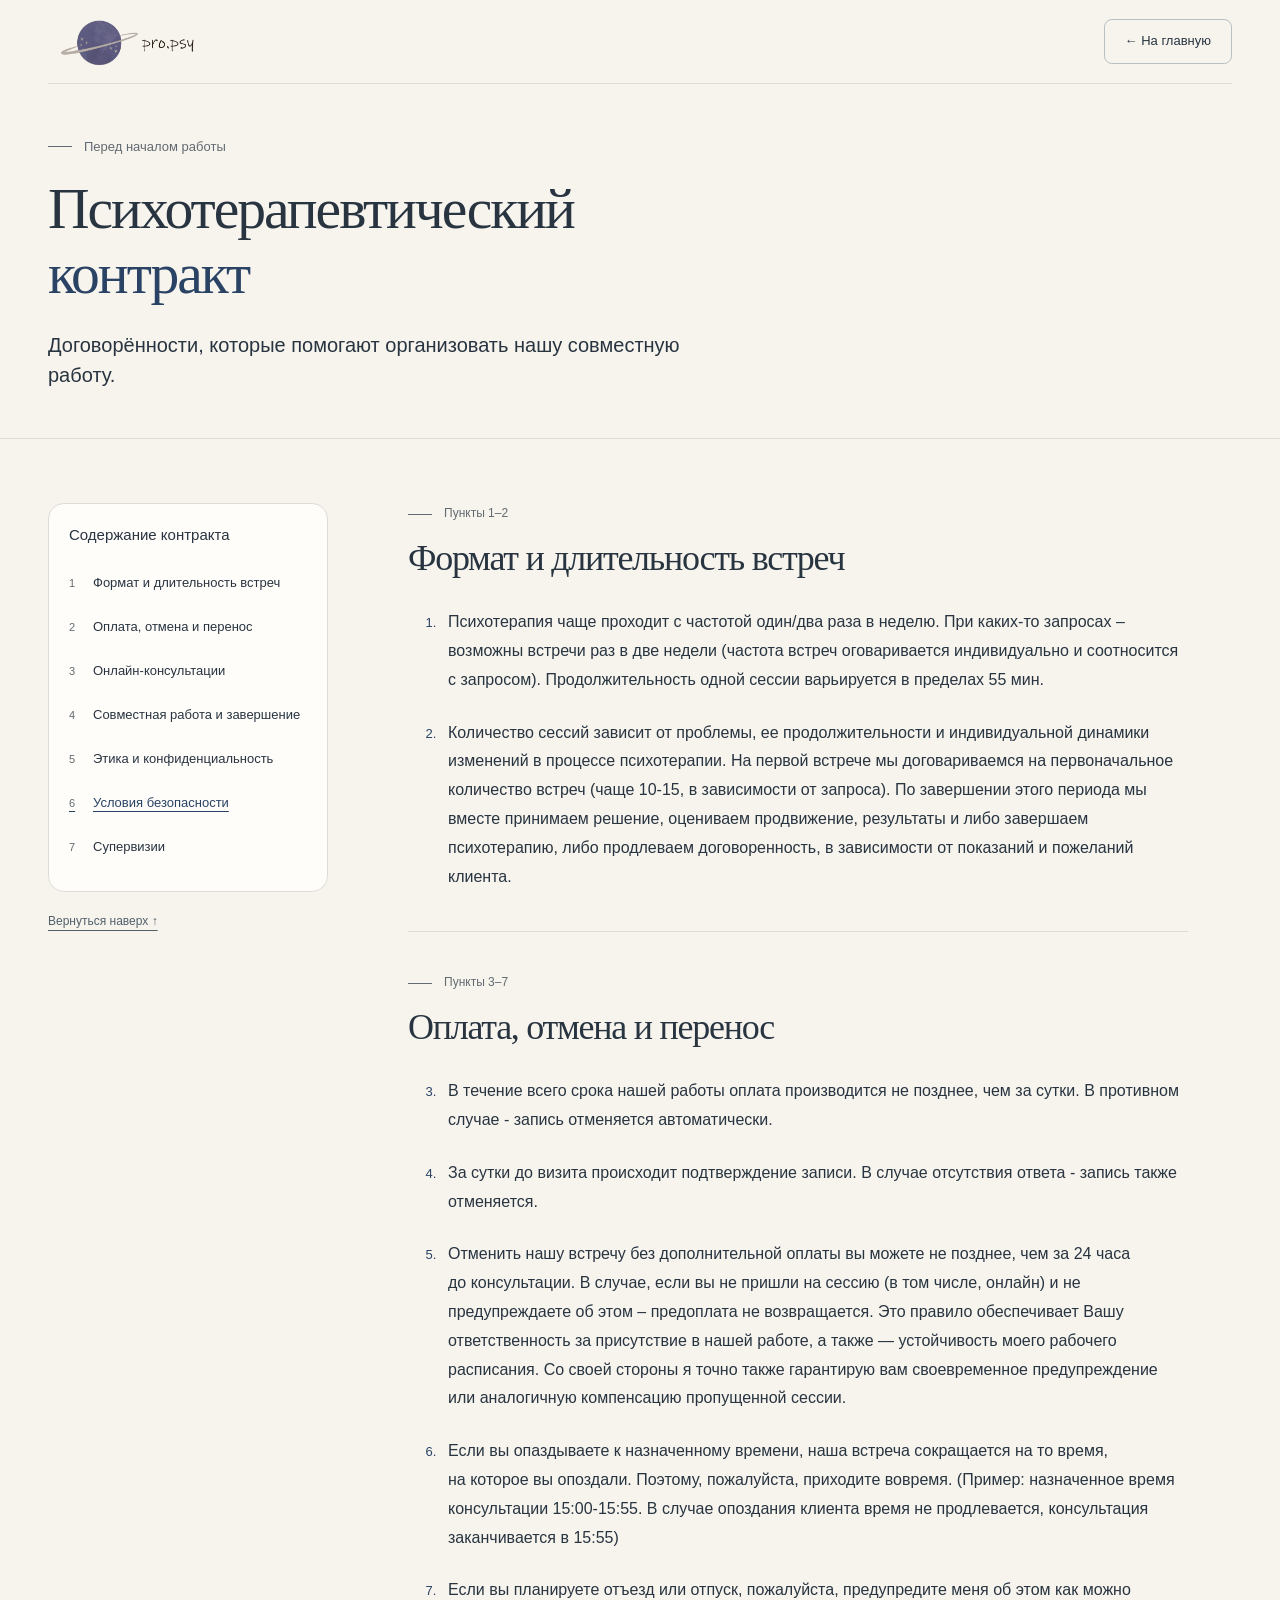
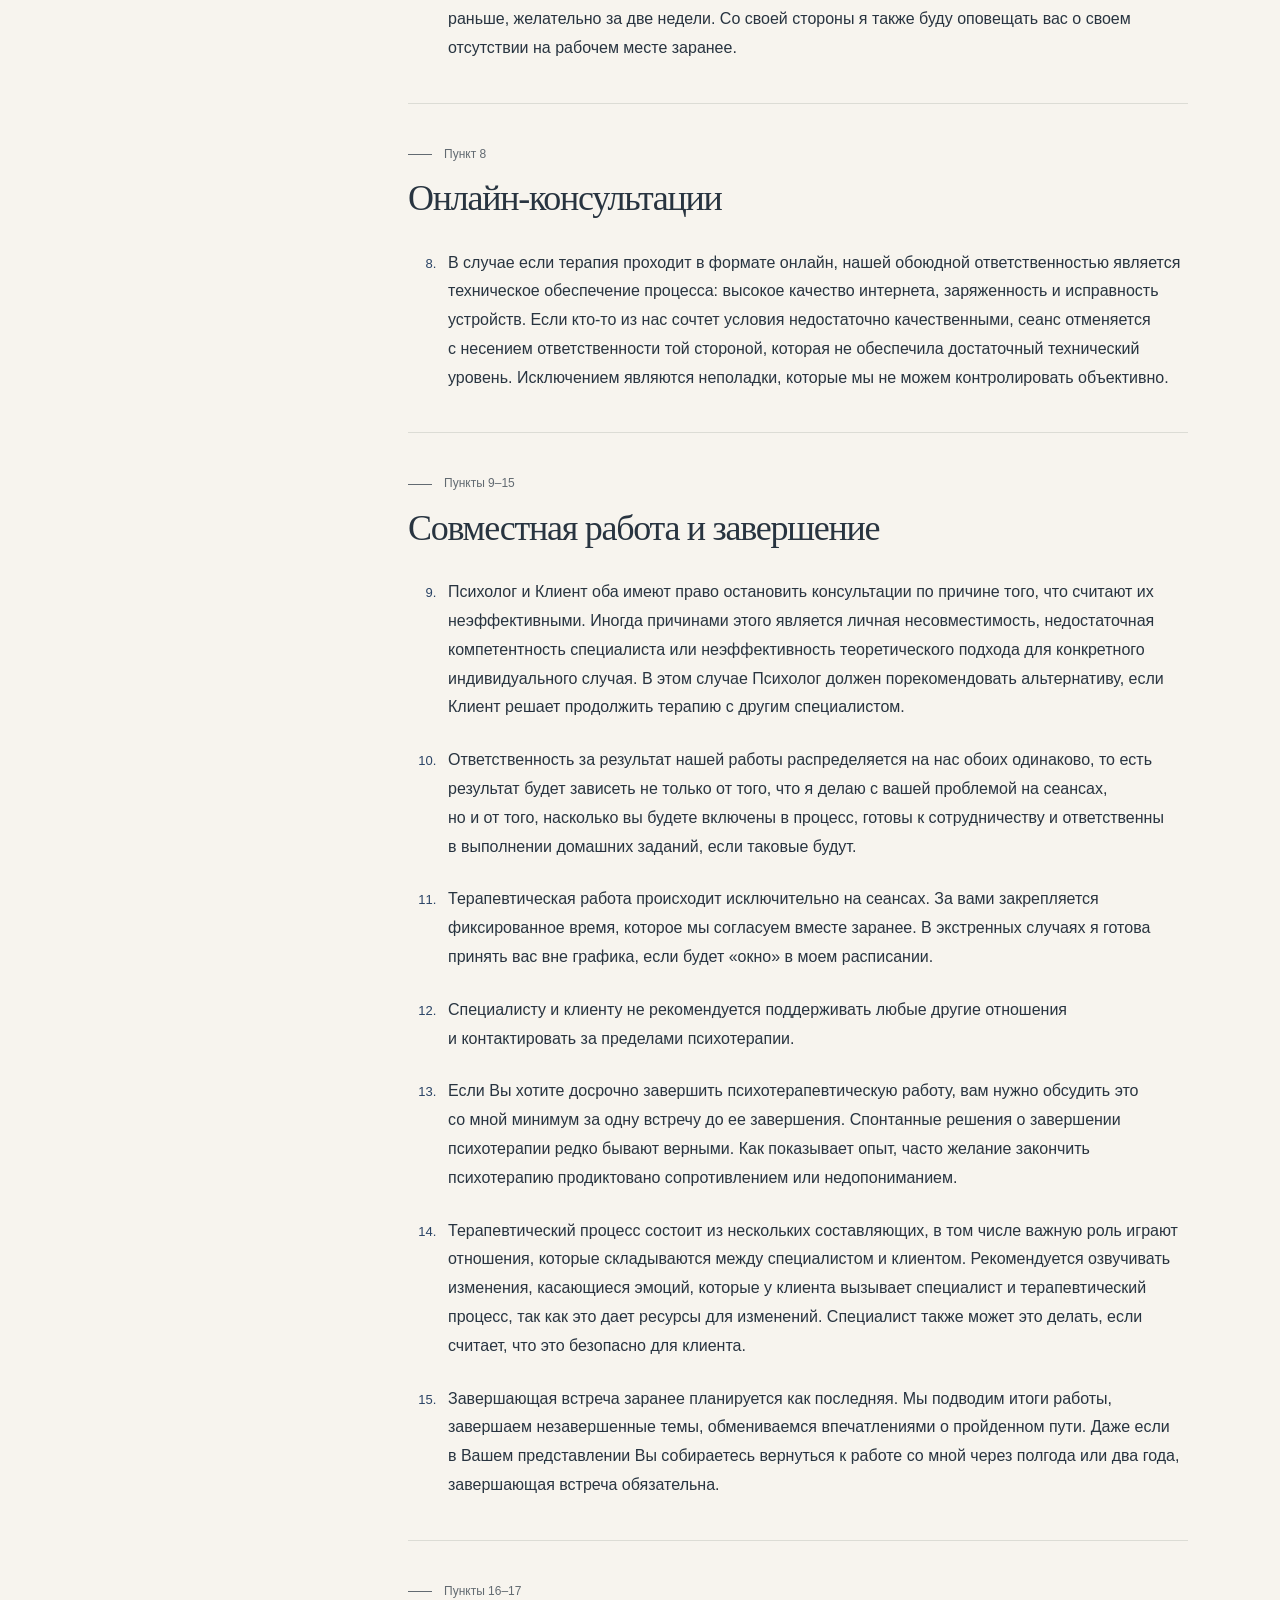
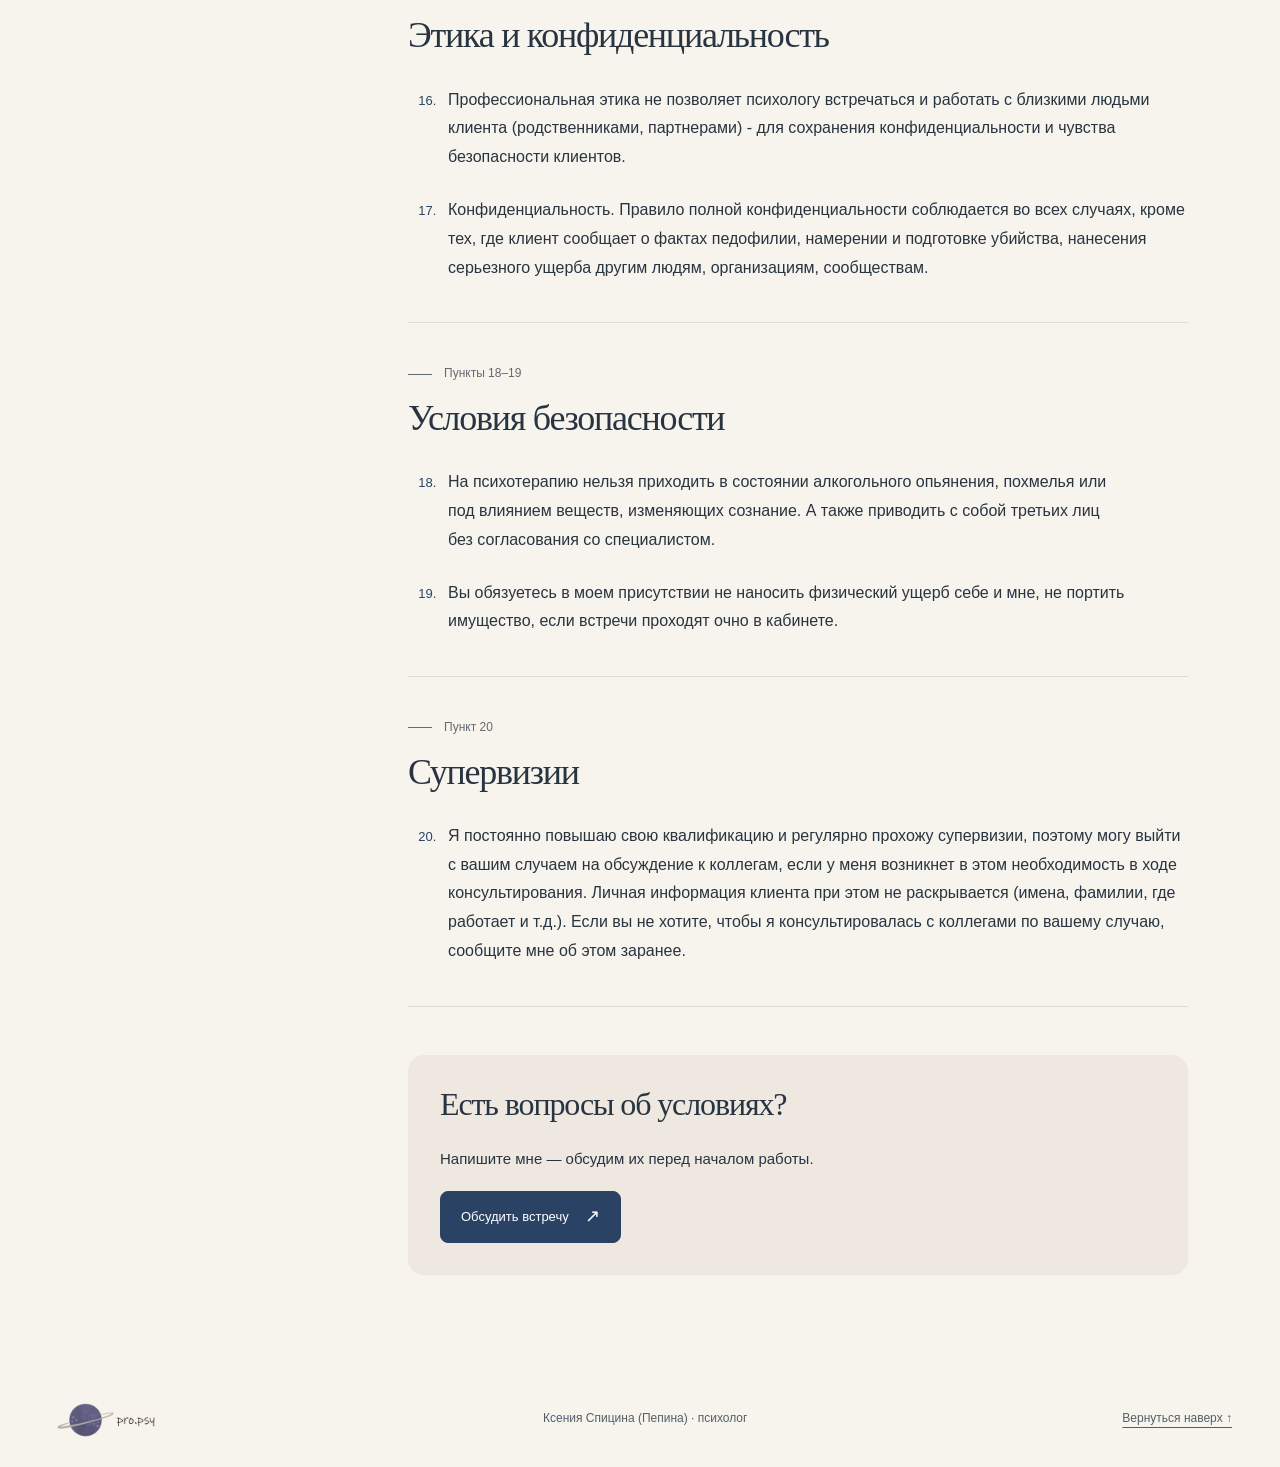
==== pages/contract.html @ 1296c123 "Add design notes, contract, and documents pages for Ksenia Spitsina's psychotherapy practice" ====
<!doctype html><html lang="ru"><head><meta charset="utf-8"><meta name="viewport" content="width=device-width,initial-scale=1"><title>Психотерапевтический контракт — Ксения Спицина (Пепина)</title><meta name="description" content="Условия психологической работы с Ксенией Спициной (Пепиной): формат встреч, оплата, отмена, конфиденциальность и супервизии."><link rel="stylesheet" href="../assets/css/main.css"><link rel="stylesheet" href="../assets/css/contract.css"><script src="../assets/js/main.js" defer></script><script src="../assets/js/contract.js" defer></script></head><body id="page-top"><a class="skip-link" href="#main">Перейти к&nbsp;содержанию</a><header class="site-header secondary-header"><div class="container header-inner"><a class="identity" href="../index.html" aria-label="Ксения Спицина (Пепина) — на главную"><img src="../assets/images/logo.png" alt="pro.psy — логотип с планетой" width="180" height="60"></a><a class="button home-link" href="../index.html">← На главную</a></div></header><main id="main"><section class="section contract-intro"><div class="container"><p class="eyebrow">Перед началом работы</p><h1>Психотерапевтический<br><span>контракт</span></h1><p class="lead">Договорённости, которые помогают организовать нашу совместную работу.</p></div></section><div class="container contract-layout"><aside class="contract-sidebar"><details class="contract-toc" open><summary>Содержание контракта</summary><nav aria-label="Содержание контракта"><ol><li><a href="#format">Формат и&nbsp;длительность встреч</a></li><li><a href="#payment">Оплата, отмена и&nbsp;перенос</a></li><li><a href="#online">Онлайн-консультации</a></li><li><a href="#work">Совместная работа и&nbsp;завершение</a></li><li><a href="#privacy">Этика и&nbsp;конфиденциальность</a></li><li><a href="#safety">Условия безопасности</a></li><li><a href="#supervision">Супервизии</a></li></ol></nav></details><a class="contract-top" href="#page-top">Вернуться наверх ↑</a></aside><article class="contract-text" aria-label="Полный текст контракта"><section class="contract-part" id="format" aria-labelledby="format-title"><p class="eyebrow">Пункты 1–2</p><h2 id="format-title">Формат и&nbsp;длительность встреч</h2><ol start="1"><li id="clause-1"><p>Психотерапия чаще проходит с&nbsp;частотой один/два раза в&nbsp;неделю. При&nbsp;каких-то запросах – возможны встречи раз в&nbsp;две недели (частота встреч оговаривается индивидуально и&nbsp;соотносится с&nbsp;запросом). Продолжительность одной сессии варьируется в&nbsp;пределах 55 мин.</p></li><li id="clause-2"><p>Количество сессий зависит от&nbsp;проблемы, ее продолжительности и&nbsp;индивидуальной динамики изменений в&nbsp;процессе психотерапии. На&nbsp;первой встрече мы договариваемся на&nbsp;первоначальное количество встреч (чаще 10-15, в&nbsp;зависимости от&nbsp;запроса). По&nbsp;завершении этого периода мы вместе принимаем решение, оцениваем продвижение, результаты и&nbsp;либо завершаем психотерапию, либо продлеваем договоренность, в&nbsp;зависимости от&nbsp;показаний и&nbsp;пожеланий клиента.</p></li></ol></section><section class="contract-part" id="payment" aria-labelledby="payment-title"><p class="eyebrow">Пункты 3–7</p><h2 id="payment-title">Оплата, отмена и&nbsp;перенос</h2><ol start="3"><li id="clause-3"><p>В&nbsp;течение всего срока нашей работы оплата производится не позднее, чем за&nbsp;сутки. В&nbsp;противном случае - запись отменяется автоматически.</p></li><li id="clause-4"><p>За&nbsp;сутки до&nbsp;визита происходит подтверждение записи. В&nbsp;случае отсутствия ответа - запись также отменяется.</p></li><li id="clause-5"><p>Отменить нашу встречу без&nbsp;дополнительной оплаты вы можете не позднее, чем за&nbsp;24 часа до&nbsp;консультации. В&nbsp;случае, если вы не пришли на&nbsp;сессию (в&nbsp;том числе, онлайн) и&nbsp;не предупреждаете об&nbsp;этом – предоплата не возвращается. Это правило обеспечивает Вашу ответственность за&nbsp;присутствие в&nbsp;нашей работе, а&nbsp;также — устойчивость моего рабочего расписания. Со&nbsp;своей стороны я точно также гарантирую вам своевременное предупреждение или аналогичную компенсацию пропущенной сессии.</p></li><li id="clause-6"><p>Если вы опаздываете к&nbsp;назначенному времени, наша встреча сокращается на&nbsp;то время, на&nbsp;которое вы опоздали. Поэтому, пожалуйста, приходите вовремя. (Пример: назначенное время консультации 15:00-15:55. В&nbsp;случае опоздания клиента время не продлевается, консультация заканчивается в&nbsp;15:55)</p></li><li id="clause-7"><p>Если вы планируете отъезд или отпуск, пожалуйста, предупредите меня об&nbsp;этом как можно раньше, желательно за&nbsp;две недели. Со&nbsp;своей стороны я также буду оповещать вас о&nbsp;своем отсутствии на&nbsp;рабочем месте заранее.</p></li></ol></section><section class="contract-part" id="online" aria-labelledby="online-title"><p class="eyebrow">Пункт 8</p><h2 id="online-title">Онлайн-консультации</h2><ol start="8"><li id="clause-8"><p>В&nbsp;случае если терапия проходит в&nbsp;формате онлайн, нашей обоюдной ответственностью является техническое обеспечение процесса: высокое качество интернета, заряженность и&nbsp;исправность устройств. Если кто-то из&nbsp;нас сочтет условия недостаточно качественными, сеанс отменяется с&nbsp;несением ответственности той стороной, которая не обеспечила достаточный технический уровень. Исключением являются неполадки, которые мы не можем контролировать объективно.</p></li></ol></section><section class="contract-part" id="work" aria-labelledby="work-title"><p class="eyebrow">Пункты 9–15</p><h2 id="work-title">Совместная работа и&nbsp;завершение</h2><ol start="9"><li id="clause-9"><p>Психолог и&nbsp;Клиент оба имеют право остановить консультации по&nbsp;причине того, что считают их неэффективными. Иногда причинами этого является личная несовместимость, недостаточная компетентность специалиста или неэффективность теоретического подхода для&nbsp;конкретного индивидуального случая. В&nbsp;этом случае Психолог должен порекомендовать альтернативу, если Клиент решает продолжить терапию с&nbsp;другим специалистом.</p></li><li id="clause-10"><p>Ответственность за&nbsp;результат нашей работы распределяется на&nbsp;нас обоих одинаково, то есть результат будет зависеть не только от&nbsp;того, что я делаю с&nbsp;вашей проблемой на&nbsp;сеансах, но&nbsp;и&nbsp;от&nbsp;того, насколько вы будете включены в&nbsp;процесс, готовы к&nbsp;сотрудничеству и&nbsp;ответственны в&nbsp;выполнении домашних заданий, если таковые будут.</p></li><li id="clause-11"><p>Терапевтическая работа происходит исключительно на&nbsp;сеансах. За&nbsp;вами закрепляется фиксированное время, которое мы согласуем вместе заранее. В&nbsp;экстренных случаях я готова принять вас вне графика, если будет «окно» в&nbsp;моем расписании.</p></li><li id="clause-12"><p>Специалисту и&nbsp;клиенту не рекомендуется поддерживать любые другие отношения и&nbsp;контактировать за&nbsp;пределами психотерапии.</p></li><li id="clause-13"><p>Если Вы хотите досрочно завершить психотерапевтическую работу, вам нужно обсудить это со&nbsp;мной минимум за&nbsp;одну встречу до&nbsp;ее завершения. Спонтанные решения о&nbsp;завершении психотерапии редко бывают верными. Как показывает опыт, часто желание закончить психотерапию продиктовано сопротивлением или недопониманием.</p></li><li id="clause-14"><p>Терапевтический процесс состоит из&nbsp;нескольких составляющих, в&nbsp;том числе важную роль играют отношения, которые складываются между специалистом и&nbsp;клиентом. Рекомендуется озвучивать изменения, касающиеся эмоций, которые у&nbsp;клиента вызывает специалист и&nbsp;терапевтический процесс, так как это дает ресурсы для&nbsp;изменений. Специалист также может это делать, если считает, что это безопасно для&nbsp;клиента.</p></li><li id="clause-15"><p>Завершающая встреча заранее планируется как последняя. Мы подводим итоги работы, завершаем незавершенные темы, обмениваемся впечатлениями о&nbsp;пройденном пути. Даже если в&nbsp;Вашем представлении Вы собираетесь вернуться к&nbsp;работе со&nbsp;мной через полгода или два года, завершающая встреча обязательна.</p></li></ol></section><section class="contract-part" id="privacy" aria-labelledby="privacy-title"><p class="eyebrow">Пункты 16–17</p><h2 id="privacy-title">Этика и&nbsp;конфиденциальность</h2><ol start="16"><li id="clause-16"><p>Профессиональная этика не позволяет психологу встречаться и&nbsp;работать с&nbsp;близкими людьми клиента (родственниками, партнерами) - для&nbsp;сохранения конфиденциальности и&nbsp;чувства безопасности клиентов.</p></li><li id="clause-17"><p>Конфиденциальность. Правило полной конфиденциальности соблюдается во&nbsp;всех случаях, кроме тех, где клиент сообщает о&nbsp;фактах педофилии, намерении и&nbsp;подготовке убийства, нанесения серьезного ущерба другим людям, организациям, сообществам.</p></li></ol></section><section class="contract-part" id="safety" aria-labelledby="safety-title"><p class="eyebrow">Пункты 18–19</p><h2 id="safety-title">Условия безопасности</h2><ol start="18"><li id="clause-18"><p>На&nbsp;психотерапию нельзя приходить в&nbsp;состоянии алкогольного опьянения, похмелья или под&nbsp;влиянием веществ, изменяющих сознание. А&nbsp;также приводить с&nbsp;собой третьих лиц без&nbsp;согласования со&nbsp;специалистом.</p></li><li id="clause-19"><p>Вы обязуетесь в&nbsp;моем присутствии не наносить физический ущерб себе и&nbsp;мне, не портить имущество, если встречи проходят очно в&nbsp;кабинете.</p></li></ol></section><section class="contract-part" id="supervision" aria-labelledby="supervision-title"><p class="eyebrow">Пункт 20</p><h2 id="supervision-title">Супервизии</h2><ol start="20"><li id="clause-20"><p>Я постоянно повышаю свою квалификацию и&nbsp;регулярно прохожу супервизии, поэтому могу выйти с&nbsp;вашим случаем на&nbsp;обсуждение к&nbsp;коллегам, если у&nbsp;меня возникнет в&nbsp;этом необходимость в&nbsp;ходе консультирования. Личная информация клиента при&nbsp;этом не раскрывается (имена, фамилии, где работает и&nbsp;т.д.). Если вы не хотите, чтобы я консультировалась с&nbsp;коллегами по&nbsp;вашему случаю, сообщите мне об&nbsp;этом заранее.</p></li></ol></section><div class="contract-end"><h2>Есть вопросы об&nbsp;условиях?</h2><p>Напишите мне — обсудим их перед началом работы.</p><a class="button button-primary" href="../index.html#contact">Обсудить встречу</a></div></article></div></main><footer class="site-footer"><div class="container footer-inner"><img class="footer-logo" src="../assets/images/logo.png" alt="pro.psy" width="144" height="48"><p>Ксения Спицина (Пепина) · психолог</p><a href="#page-top">Вернуться наверх ↑</a></div></footer></body></html>
---- assets/css/main.css ----
:root{--paper:#f7f4ee;--surface:#fffdfa;--ink:#283440;--secondary:#52606a;--muted:#626a71;--blue:#2a4365;--line:#dcdcd5;--warm:#eee8e1;--sage:#e6e8df;font-family:Arial,Helvetica,sans-serif;color:var(--ink);background:var(--paper);font-size:16px;line-height:1.65;color-scheme:light;font-synthesis:none}
*{box-sizing:border-box}body{margin:0}a{color:inherit;text-underline-offset:5px}a:hover{color:var(--blue)}button{font:inherit}button,a,summary{-webkit-tap-highlight-color:transparent}:focus-visible{outline:2px solid var(--blue);outline-offset:5px}.container{width:min(1240px,calc(100% - 96px));margin-inline:auto}.section{padding-block:96px;scroll-margin-top:24px}h1,h2,h3,p,figure{margin:0 0 20px}h1,h2,h3{font-weight:400;line-height:1.12}h1,h2{font-family:Georgia,'Times New Roman',serif;letter-spacing:-.035em}h1{font-size:clamp(52px,5.3vw,80px);max-width:680px;margin-bottom:24px}h1 span{display:block;color:var(--blue)}h2{font-size:clamp(36px,3.5vw,52px);max-width:760px;margin-bottom:24px}h3{font-size:22px;line-height:1.3;letter-spacing:-.015em}p{max-width:65ch}p:last-child{margin-bottom:0}strong{font-weight:600}.eyebrow{font-size:13px;color:var(--muted);margin-bottom:20px;display:flex;align-items:center;gap:12px}.eyebrow::before{content:'';width:24px;height:1px;background:currentColor}.note,.caption{font-size:13px;color:var(--muted)}.skip-link{position:absolute;top:-100px;left:16px;background:var(--surface);padding:12px;z-index:10}.skip-link:focus{top:8px}.site-header{padding-block:12px}.header-inner{min-height:72px;display:flex;justify-content:space-between;align-items:center;gap:32px;border-bottom:1px solid var(--line);padding-bottom:12px}.identity{display:block;flex-shrink:0;line-height:1}.identity img{width:164px;height:auto;display:block}nav{display:flex;align-items:center;gap:28px}nav a{font-size:13px;text-decoration:none;padding-block:12px}nav a:last-child{border:1px solid #bbc2c9;border-radius:8px;padding:8px 20px}.menu-toggle{display:none}.hero{padding-block:40px 64px}.hero-grid{display:grid;grid-template-columns:minmax(0,1.1fr) minmax(0,1fr);gap:64px;align-items:center}.hero-intro{color:var(--blue)}.lead{font-size:20px;line-height:1.5;max-width:480px}.hero-content>p:not(.eyebrow):not(.lead):not(.note){font-size:15px;color:var(--secondary);max-width:480px}.session-facts{display:flex;gap:0;list-style:none;padding:24px 0 0;margin:28px 0 0;border-top:1px solid var(--line);max-width:480px}.session-facts li{display:flex;flex-direction:column;padding:0 24px;border-right:1px solid var(--line)}.session-facts li:first-child{padding-left:0}.session-facts li:last-child{border:0;padding-right:0}.session-facts strong{font-size:18px;font-weight:500;font-variant-numeric:tabular-nums;white-space:nowrap}.session-facts span{font-size:12px;color:var(--muted)}.actions{display:flex;flex-wrap:wrap;gap:12px;margin:28px 0 16px}.button{display:inline-flex;align-items:center;justify-content:center;gap:16px;min-height:48px;padding:12px 20px;border:1px solid #b9c1c7;border-radius:8px;text-decoration:none;font-size:13px;font-weight:500;line-height:1.4;transition:background-color 160ms,color 160ms,border-color 160ms}.button-primary{background:var(--blue);color:#fff;border-color:var(--blue)}.button-primary::after{content:'↗';font-size:18px}.button:hover{background:#e8e9e4;color:var(--ink);border-color:var(--ink)}.button-primary:hover{background:#203551;color:#fff;border-color:#203551}.hero .note{max-width:440px}.hero-aside{position:relative;margin:0;align-self:stretch;min-height:560px;max-height:640px;border-radius:24px 24px 120px 24px;overflow:hidden;background:#d7d1c8}.hero-portrait{width:100%;height:100%;display:block;object-fit:cover;object-position:50% 46%;min-height:560px;max-height:640px}.portrait-caption{position:absolute;bottom:24px;left:24px;right:24px;border-radius:12px;background:var(--paper);padding:16px 20px;display:flex;flex-direction:column;font-size:14px;max-width:340px}.portrait-caption span+span{font-size:12px;color:var(--secondary);margin-top:4px}.section-heading{margin-bottom:40px;max-width:760px}.section-heading>p:last-child{color:var(--secondary)}#requests{border-top:1px solid var(--line)}.request-grid{display:grid;grid-template-columns:1.1fr 1fr;gap:16px;counter-reset:requests}.card{padding:32px;border:1px solid var(--line);border-radius:16px}.request-grid .card{counter-increment:requests;position:relative;min-height:224px;padding:32px 72px 32px 32px;border:0;background:var(--warm)}.request-grid .card:nth-child(2),.request-grid .card:nth-child(3){background:var(--sage)}.request-grid .card::after{content:'0' counter(requests);position:absolute;right:28px;top:28px;font-size:12px;color:var(--muted)}.request-grid .card h3{max-width:320px}.card p{font-size:15px;color:var(--secondary);max-width:450px}.section-note{margin-top:28px;font-size:14px;color:var(--secondary)}#about{background:#ecece5}.about-grid{display:grid;grid-template-columns:.85fr 1.15fr;gap:32px 80px;align-items:start}.about-portrait{grid-row:1 / span 2;margin:0;position:relative}.about-portrait::before{content:'';position:absolute;inset:-16px;border:1px solid #acb6b6;border-radius:50%;transform:rotate(-12deg);pointer-events:none}.about-portrait img{display:block;width:100%;height:540px;object-fit:cover;border-radius:180px 180px 16px 16px;position:relative}.about-portrait figcaption{position:relative;margin-top:24px;font-family:Georgia,serif;font-size:24px}.about-portrait figcaption span{display:block;font-family:Arial,sans-serif;font-size:12px;color:var(--secondary);margin-top:4px}.about-grid>div>p:not(.eyebrow){font-size:15px;color:var(--secondary)}.credentials{border-top:1px solid #cbd0c9;padding-top:24px;grid-column:2}.credentials h3{font-size:18px}.list{padding-left:20px;margin:0 0 24px}.list li+li{margin-top:12px}.credentials .list{font-size:14px;color:var(--secondary);columns:2;column-gap:24px}.credentials li{break-inside:avoid}.credentials a{font-size:13px}.steps{display:grid;grid-template-columns:repeat(3,minmax(0,1fr));gap:40px;padding:0;margin:0;list-style:none}.steps li{padding-top:24px;border-top:1px solid #aab5be}.step-number{display:block;color:var(--blue);font-family:Georgia,serif;font-size:36px;margin-bottom:32px;line-height:1}.steps h3{font-size:22px;min-height:56px}.steps p{font-size:15px;color:var(--secondary)}#terms{background:#e9e3dc}.terms-grid{display:grid;grid-template-columns:1fr 1fr;gap:72px;align-items:start}.price-card{background:var(--paper);border:0;padding:40px}.price{font-family:Georgia,serif;font-size:64px!important;color:var(--blue)!important;line-height:1.2;letter-spacing:-.03em;font-variant-numeric:tabular-nums}.price span{display:block;margin-top:8px;font-family:Arial,sans-serif;font-size:15px;letter-spacing:0;color:var(--secondary);font-weight:400}.price-card .list{font-size:14px;margin-block:28px}.price-card .button{width:100%}.conditions{padding-top:8px}.conditions p{font-size:14px;color:var(--secondary)}.conditions h3{font-size:24px}.conditions a{font-size:13px}.faq-layout{display:grid;grid-template-columns:1fr 1.5fr;gap:80px}details{border-bottom:1px solid var(--line)}details:first-child{border-top:1px solid var(--line)}summary{position:relative;padding:24px 40px 24px 0;font-size:16px;list-style:none;cursor:pointer}summary::-webkit-details-marker{display:none}summary::after{content:'+';position:absolute;right:4px;top:20px;font-size:24px;color:var(--blue);font-weight:400}details[open] summary::after{content:'−'}details p{padding:0 32px 24px 0;font-size:14px;color:var(--secondary)}.contact-section{background:var(--blue);color:var(--paper);border-radius:32px 32px 0 0}.contact-grid{display:grid;grid-template-columns:1.5fr 1fr;gap:96px;align-items:center}.contact-section .eyebrow,.contact-section p{color:#e1e6ec}.contact-section h2{font-size:clamp(36px,3.5vw,52px)}.contact-section p{font-size:15px}.contact-section .button-primary{background:var(--paper);color:var(--blue);border-color:var(--paper)}.contact-section .button:not(.button-primary){color:var(--paper);border-color:#8292a6}.contact-section .button:hover{background:#e8e9e4;color:var(--blue)}.contact-alternative{border-left:1px solid #6d8099;padding-left:40px}.contact-alternative h3{font-size:20px}.contact-alternative a{color:var(--paper);font-size:14px}.social-links{list-style:none;padding:0;margin:24px 0 0}.social-links li+li{margin-top:12px}.site-footer{padding-block:28px;background:var(--paper)}.footer-inner{display:flex;justify-content:space-between;align-items:center;gap:24px;font-size:12px;color:var(--secondary)}.footer-inner p{margin:0}.footer-logo{width:120px;height:auto}
@media(min-width:1600px){.hero-grid{gap:96px}}
@media(max-width:1100px){.container{width:calc(100% - 64px)}nav{gap:16px}nav a{font-size:12px}.hero-grid{gap:32px}h1{font-size:60px}.hero-aside,.hero-portrait{min-height:560px}.about-grid{gap:32px 48px}.about-portrait img{height:520px}.credentials .list{columns:1}.terms-grid,.faq-layout,.contact-grid{gap:40px}.session-facts li{padding-inline:16px}.actions{gap:8px}.button{padding-inline:16px}.steps{gap:24px}}
@media(min-width:700px) and (max-width:900px){.header-inner{flex-wrap:wrap;gap:12px}nav{width:100%;justify-content:space-between}.hero-grid{grid-template-columns:1.1fr 1fr;gap:24px}h1{font-size:48px}.lead{font-size:18px}.hero-content>p:not(.eyebrow):not(.lead):not(.note){font-size:14px}.hero-aside,.hero-portrait{min-height:640px;max-height:720px}.portrait-caption{left:16px;right:16px;padding:12px;font-size:12px}.hero .actions .button{flex:1 1 100%}.session-facts li{padding-inline:12px}.session-facts strong{font-size:16px}.session-facts span{font-size:11px}.hero-intro{font-size:12px}.request-grid .card{padding:24px 48px 24px 24px}.request-grid .card::after{right:20px;top:24px}.about-grid{gap:24px 32px;grid-template-columns:.8fr 1.2fr}.about-portrait img{height:440px}.steps h3{font-size:20px;min-height:80px}.price-card{padding:28px}.price{font-size:52px!important}}
@media(max-width:699px){.container{width:calc(100% - 40px)}.section{padding-block:56px}.site-header{padding-block:4px}.header-inner{min-height:64px;flex-wrap:wrap;gap:8px;padding-bottom:8px}.identity img{width:132px}.menu-toggle{display:block;background:transparent;border:1px solid #b9c1c7;border-radius:8px;font-size:12px;min-height:44px;padding:8px 16px;color:var(--ink)}nav{width:100%;flex-direction:column;align-items:stretch;gap:0;padding:8px 0}.js-ready nav:not(.is-open){display:none}nav a{padding:12px 0;font-size:14px;border-top:1px solid var(--line);min-height:44px}nav a:last-child{border:0;border-top:1px solid var(--line);padding:12px 0;border-radius:0}.hero{padding-top:24px;padding-bottom:40px}.hero-grid,.about-grid,.terms-grid,.faq-layout,.contact-grid{grid-template-columns:1fr;gap:32px}.hero-content{min-width:0}.hero-intro{font-size:12px;gap:8px;margin-bottom:20px}.hero-intro::before{width:16px}h1{font-size:clamp(42px,11vw,56px);line-height:1.05;margin-bottom:20px}h2{font-size:36px;margin-bottom:20px}h3{font-size:21px}.lead{font-size:18px;line-height:1.5;margin-bottom:16px}.hero-content>p:not(.eyebrow):not(.lead):not(.note){font-size:14px}.session-facts{margin-top:24px;padding-top:20px;justify-content:space-between}.session-facts li{padding-inline:12px}.session-facts strong{font-size:17px}.session-facts span{font-size:11px}.actions{margin-top:24px;gap:8px}.actions .button{flex:1 1 100%;min-height:48px;font-size:13px}.hero .note{font-size:12px}.hero-aside{min-height:0;max-height:none;border-radius:16px 16px 72px 16px}.hero-portrait{min-height:0;max-height:none;aspect-ratio:1.05;object-position:50% 46%}.portrait-caption{bottom:16px;left:16px;right:16px;padding:12px 16px;max-width:250px;font-size:12px}.portrait-caption span+span{font-size:11px}.section-heading{margin-bottom:28px}.eyebrow{font-size:12px;margin-bottom:16px}.section-heading>p:last-child{font-size:14px}.request-grid{grid-template-columns:1fr;gap:12px}.request-grid .card{padding:24px 52px 24px 24px;min-height:0}.request-grid .card:nth-child(3){background:var(--warm)}.request-grid .card:nth-child(even){background:var(--sage)}.request-grid .card::after{top:24px;right:24px}.card p{font-size:14px}.section-note{font-size:13px;margin-top:24px}.about-portrait{grid-row:2;margin:8px 16px 12px}.about-grid>div:first-of-type{grid-row:1}.about-portrait img{height:auto;max-height:440px;object-position:center 30%;aspect-ratio:.9;border-radius:160px 160px 12px 12px}.about-portrait figcaption{font-size:22px;margin-top:20px}.credentials{grid-column:1;grid-row:3}.credentials .list{columns:1;font-size:14px}.steps{grid-template-columns:1fr;gap:28px}.steps li{position:relative;padding:24px 0 0 48px}.step-number{position:absolute;left:0;top:24px;font-size:28px}.steps h3{min-height:0;font-size:21px;margin-bottom:12px}.steps p{font-size:14px}.terms-grid{gap:32px}.price-card{padding:28px}.price{font-size:56px!important}.conditions p{font-size:14px}.faq-layout{gap:8px}summary{font-size:15px;padding-block:20px}summary::after{top:16px}.contact-section{border-radius:24px 24px 0 0}.contact-grid{gap:40px}.contact-section h2{font-size:36px}.contact-section p{font-size:14px}.contact-alternative{border-left:0;border-top:1px solid #6d8099;padding:28px 0 0}.footer-inner{flex-wrap:wrap;gap:20px}.footer-inner p{width:100%;order:3;font-size:11px}.footer-logo{width:108px}.site-footer{padding-block:24px}}
@media(prefers-reduced-motion:reduce){*,*::before,*::after{transition:none!important}}
/* Keep the brand orbit inside its own section. */
#about{overflow:clip}

/* Each content type has its own pace; the document keeps native scrolling. */
.motion-pending { opacity: 0; }
@keyframes menu-arrival {
  from { opacity: 0; transform: translateY(-6px); }
  to { opacity: 1; transform: translateY(0); }
}
@media (prefers-reduced-motion: no-preference) {
  html { scroll-behavior: smooth; }
  .button { transition: background-color 320ms ease, color 320ms ease, border-color 320ms ease, transform 320ms ease; }
  .button:active { transform: scale(.985); }
  .button-primary::after { transition: transform 480ms cubic-bezier(.25,.46,.45,.94); }
  .request-grid .card { transition: background-color 600ms ease; }
  .steps li { position: relative; border-top-color: transparent; }
  .steps li::before { content: ''; position: absolute; left: 0; top: 0; width: 100%; height: 1px; background: #aab5be; transform-origin: left; transform: scaleX(1); transition: transform 1600ms cubic-bezier(.25,.46,.45,.94) 160ms; }
  .steps li.motion-pending::before { transform: scaleX(0); }
  summary::after { transition: transform 480ms cubic-bezier(.25,.46,.45,.94); }
  details[open] summary::after { transform: rotate(180deg); }
  @media (hover: hover) and (pointer: fine) {
    .button-primary:hover::after { transform: translate(3px,-3px); }
    .request-grid .card:hover { background-color: #e1e3db; }
  }
  @media (max-width: 699px) { nav.is-open { animation: menu-arrival 480ms cubic-bezier(.25,.46,.45,.94); } }
}
@media (prefers-reduced-motion: reduce) {
  html { scroll-behavior: auto; }
  .motion-pending { opacity: 1; }
}
@media print { .motion-pending { opacity: 1; } }

.secondary-header .header-inner{flex-wrap:nowrap}.secondary-header .home-link{flex-shrink:0;font-size:13px;min-height:44px}
---- assets/css/contract.css ----
.contract-intro{padding-top:40px;padding-bottom:48px;border-bottom:1px solid var(--line)}.contract-intro h1{font-size:clamp(36px,4.5vw,64px);max-width:1100px;overflow-wrap:anywhere}.back-link{display:inline-block;font-size:13px;margin-bottom:40px}.contract-meta{font-size:13px;color:var(--secondary);max-width:760px}.contract-intro .lead{max-width:700px}.contract-intro .actions{align-items:center}.source-link{font-size:13px;padding:12px 0}.contract-layout{display:grid;grid-template-columns:280px minmax(0,1fr);gap:80px;padding-block:64px 96px}.contract-sidebar{align-self:start;position:sticky;top:24px}.contract-toc{border:1px solid var(--line)!important;border-radius:16px;padding:20px;background:var(--surface)}.contract-toc summary{font-size:15px;padding:0 28px 0 0;line-height:1.5}.contract-toc summary::after{top:-4px;right:0}.contract-toc nav{display:block;padding-top:16px}.contract-toc nav ol{list-style:none;padding:0;margin:0;counter-reset:toc}.contract-toc nav li{counter-increment:toc}.contract-toc nav a{display:flex;align-items:baseline;gap:12px;font-size:13px;padding:10px 0;min-height:44px;border:0;border-radius:0;text-decoration:none;line-height:1.5}.contract-toc nav a::before{content:counter(toc);color:var(--muted);font-size:11px;min-width:12px}.contract-toc nav a:hover,.contract-toc nav a[aria-current=true]{color:var(--blue);text-decoration:underline;text-underline-offset:4px}.contract-top{display:block;margin:20px 0;font-size:12px;color:var(--secondary)}.contract-text{min-width:0;max-width:780px}.contract-part{padding-bottom:40px;margin-bottom:40px;border-bottom:1px solid var(--line);scroll-margin-top:32px}.contract-part .eyebrow{font-size:12px;margin-bottom:12px}.contract-part h2{font-size:36px;line-height:1.2;margin-bottom:28px}.contract-part ol{padding-left:32px;margin:0}.contract-part li{padding-left:8px;scroll-margin-top:32px}.contract-part li+li{margin-top:24px}.contract-part li::marker{font-size:13px;color:var(--blue);font-variant-numeric:tabular-nums}.contract-part p{font-size:16px;line-height:1.8;max-width:none}.contract-end{background:var(--warm);border-radius:16px;padding:32px;margin-top:48px}.contract-end h2{font-size:32px}.contract-end p{font-size:15px}.contract-toc summary:focus-visible{outline-offset:8px}
@media(min-width:1000px){.contract-toc summary{pointer-events:none}.contract-toc summary::after{display:none}}
@media(max-width:1100px){.contract-layout{grid-template-columns:240px minmax(0,1fr);gap:40px}}
@media(max-width:999px){.contract-layout{grid-template-columns:1fr;gap:32px;padding-top:32px}.contract-sidebar{position:static}.contract-toc nav{width:auto}.contract-top{display:none}.contract-text{max-width:none}}
@media(max-width:699px){.contract-intro{padding-top:24px;padding-bottom:32px}.back-link{margin-bottom:28px}.contract-intro h1{font-size:clamp(27px,7.2vw,40px);letter-spacing:-.04em}.contract-intro .lead{font-size:18px}.contract-intro .actions .button{flex:1 1 calc(50% - 8px);font-size:12px;padding-inline:12px}.contract-intro .source-link{width:100%;font-size:12px}.contract-layout{padding-bottom:56px}.contract-part{margin-bottom:32px;padding-bottom:32px}.contract-part h2{font-size:30px}.contract-part p{font-size:15px;line-height:1.8;overflow-wrap:break-word}.contract-part ol{padding-left:24px}.contract-part li{padding-left:4px}.contract-end{padding:24px}.contract-end h2{font-size:28px}}
@media print{body{background:white;color:black;font-family:Arial,sans-serif}.site-header,.site-footer,.skip-link,.contract-sidebar,.contract-intro .actions,.back-link,.contract-end{display:none!important}.container{width:100%;max-width:none}.contract-intro{padding:0 0 20px}.contract-intro h1{font-size:28pt}.contract-intro h1 span{color:black}.contract-intro .eyebrow{display:none}.contract-intro p{font-size:10pt}.contract-layout{display:block;padding:24px 0}.contract-text{max-width:none}.contract-part{padding-bottom:16px;margin-bottom:20px}.contract-part h2{font-size:16pt;break-after:avoid}.contract-part .eyebrow{font-size:9pt}.contract-part p{font-size:11pt;line-height:1.5}.contract-part li{break-inside:avoid}a{color:black;text-decoration:none}@page{margin:18mm}}
.js-ready .contract-toc nav:not(.is-open){display:block}
.contract-part h2,.contract-end h2{overflow-wrap:anywhere}.contract-toc nav a{overflow-wrap:anywhere;min-width:0}
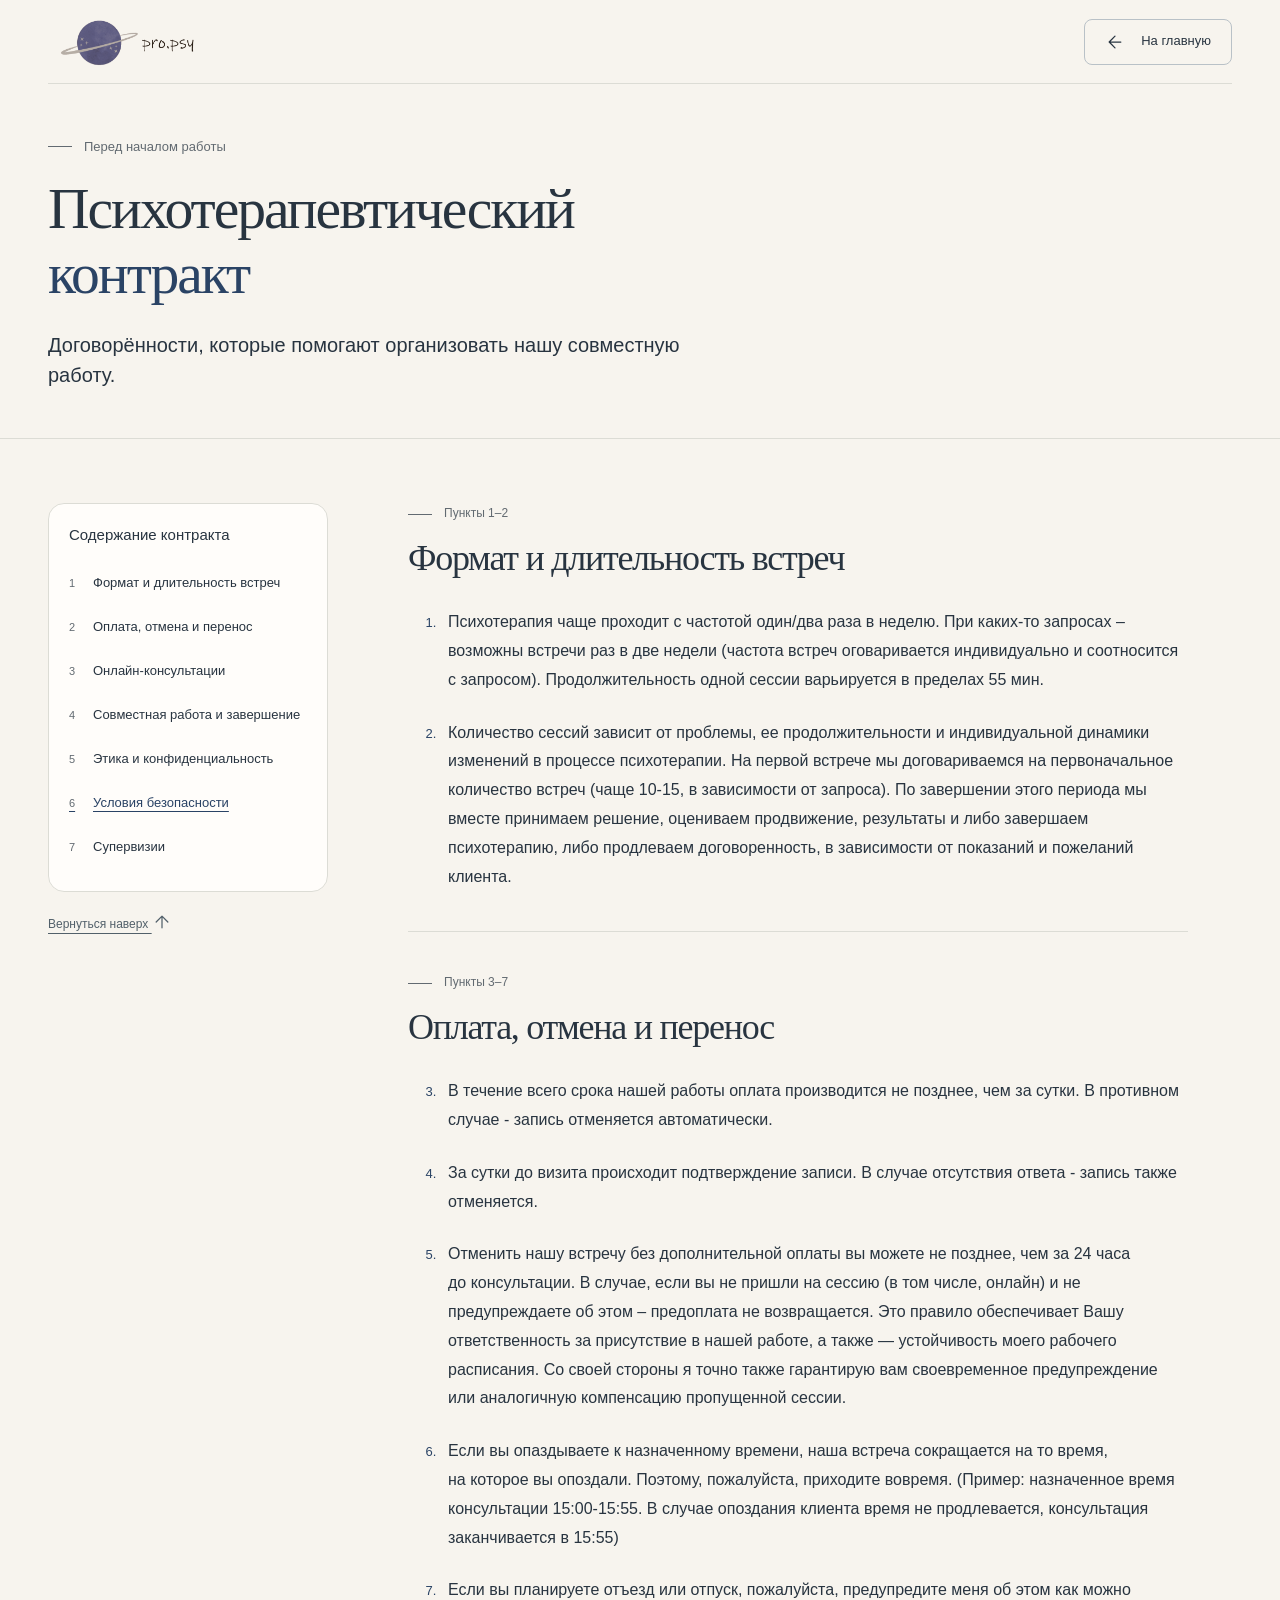
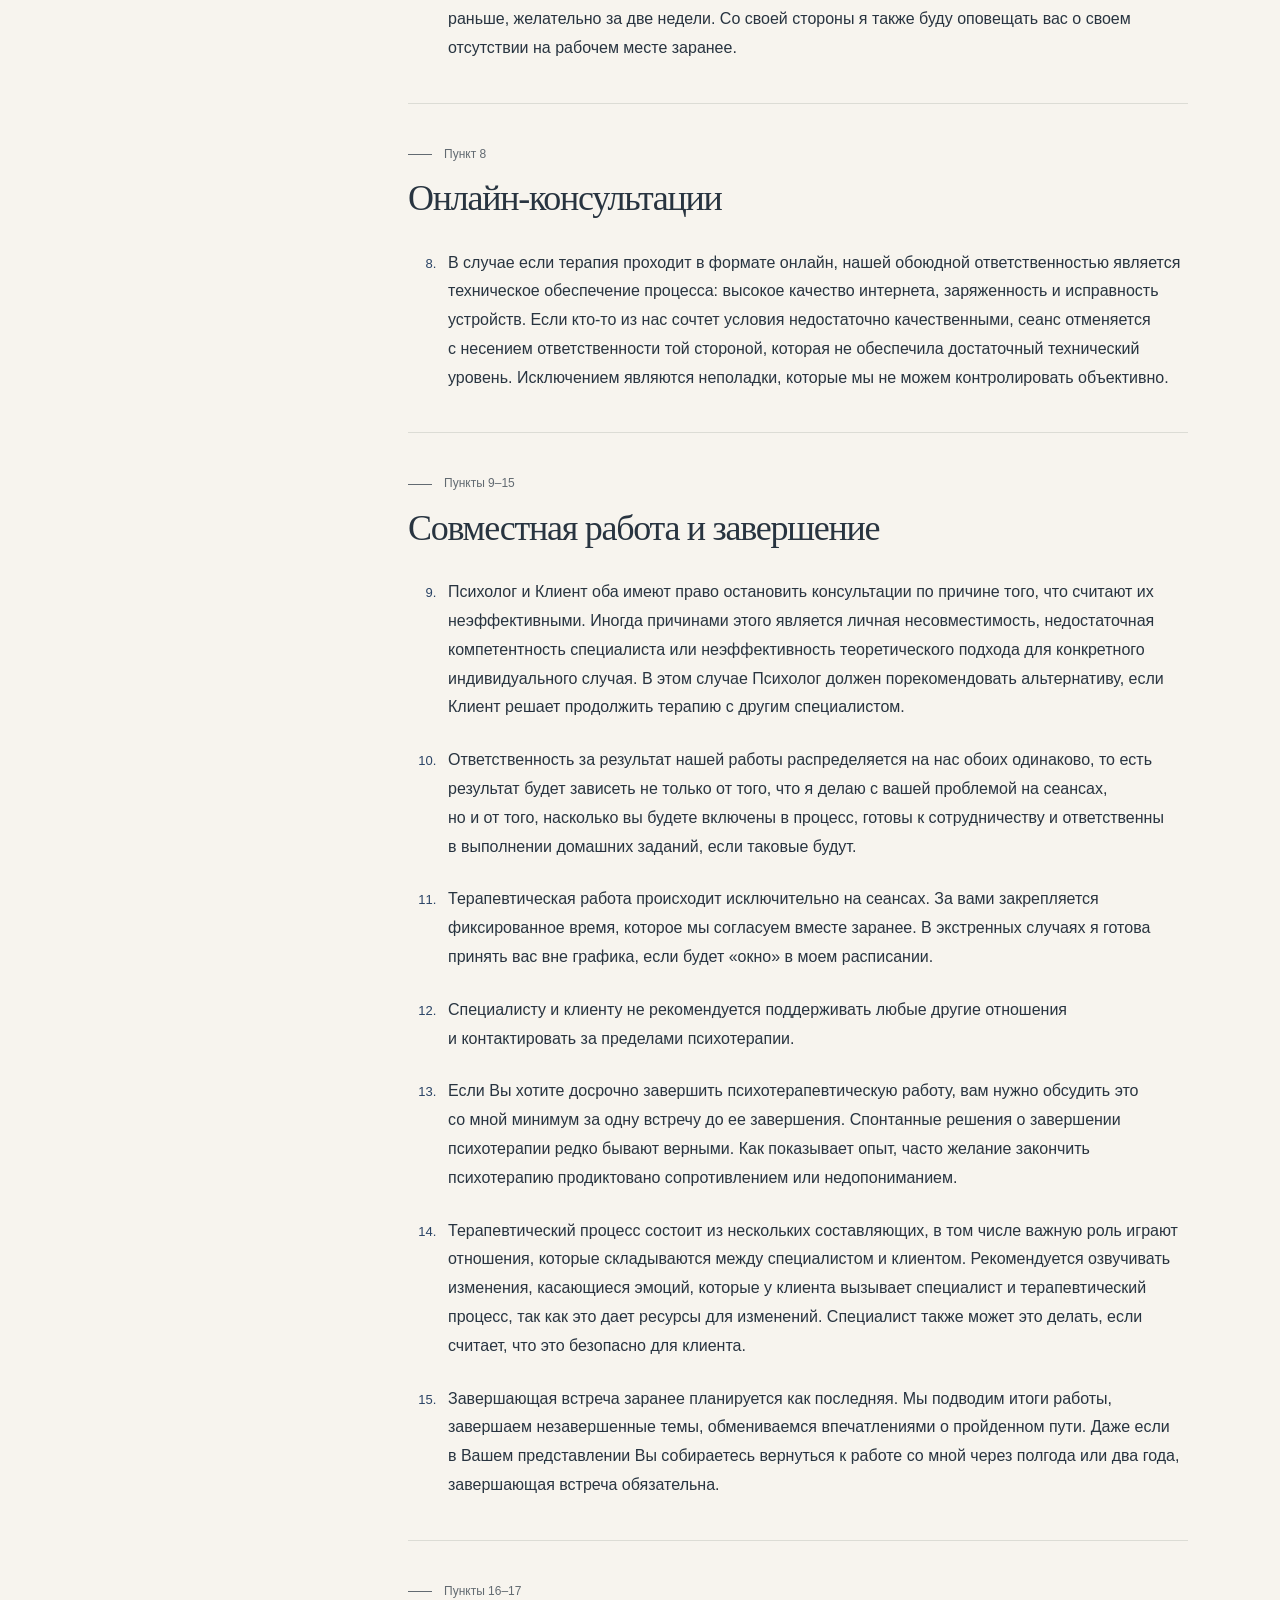
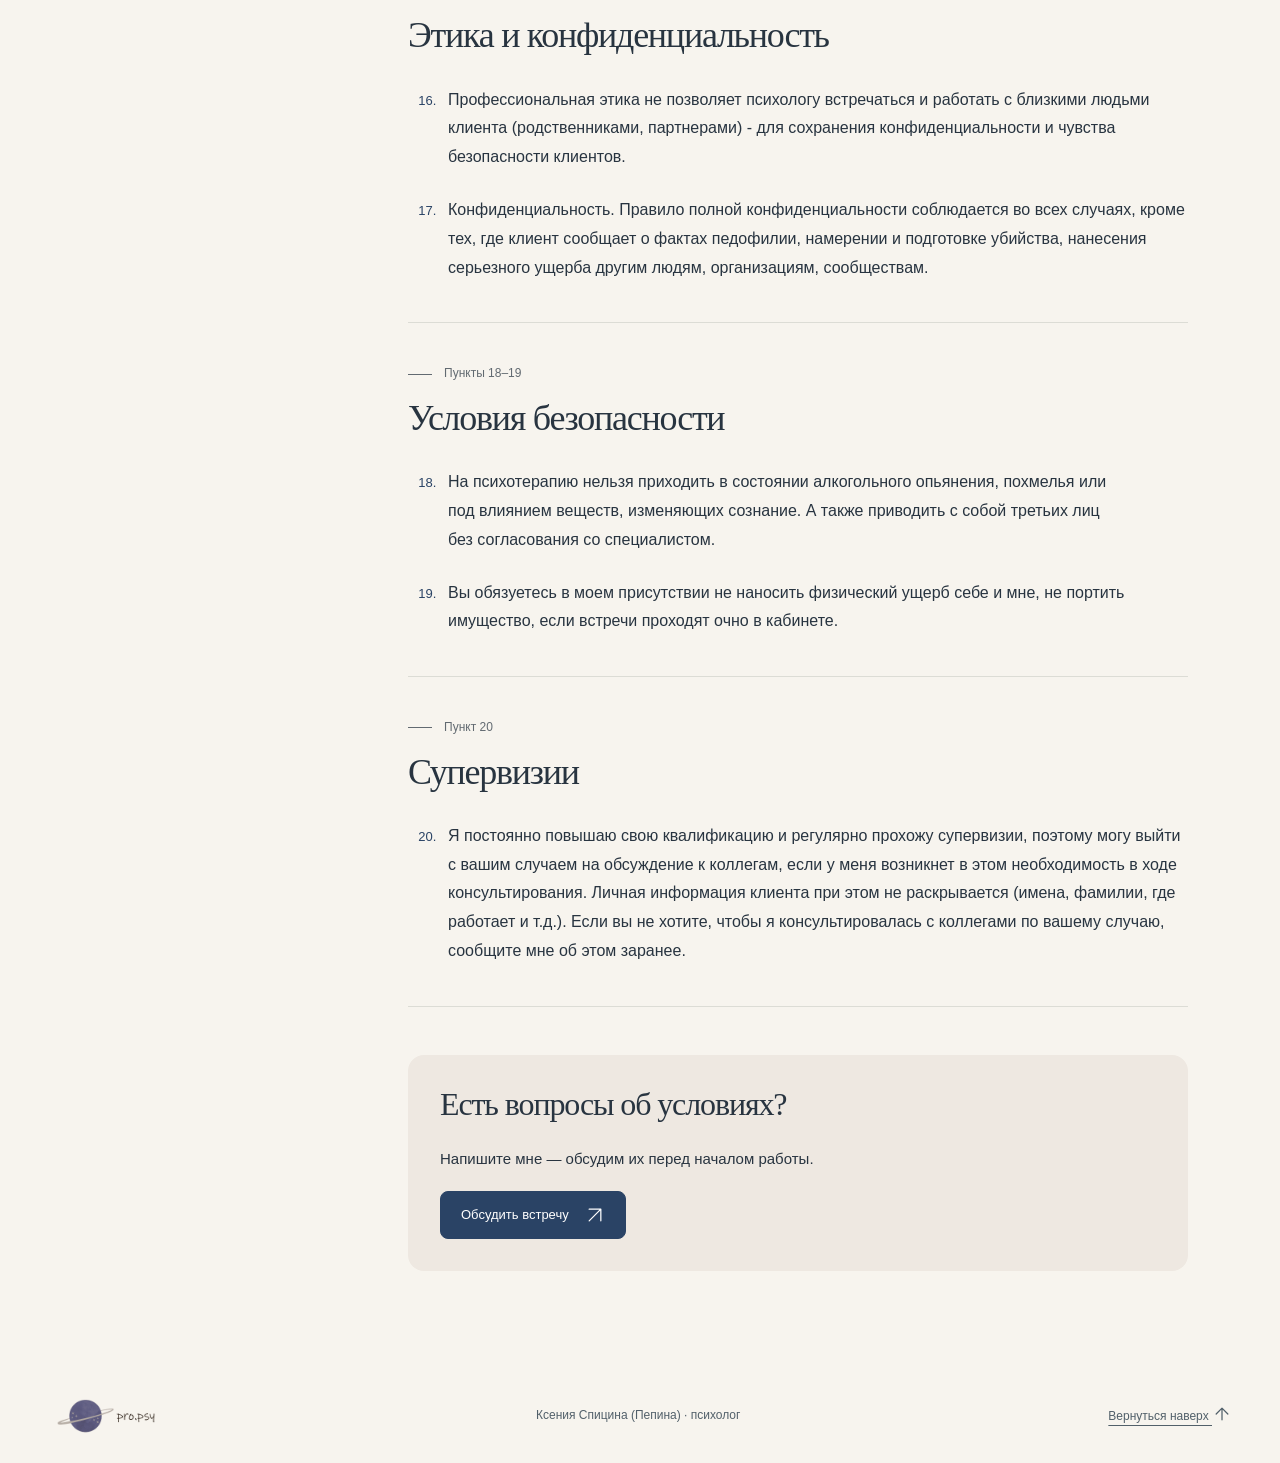
==== commit 98f14ca8: "Refactor code structure for improved readability and maintainability" ====
--- a/pages/contract.html
+++ b/pages/contract.html
@@ -1 +1 @@
-<!doctype html><html lang="ru"><head><meta charset="utf-8"><meta name="viewport" content="width=device-width,initial-scale=1"><title>Психотерапевтический контракт — Ксения Спицина (Пепина)</title><meta name="description" content="Условия психологической работы с Ксенией Спициной (Пепиной): формат встреч, оплата, отмена, конфиденциальность и супервизии."><link rel="stylesheet" href="../assets/css/main.css"><link rel="stylesheet" href="../assets/css/contract.css"><script src="../assets/js/main.js" defer></script><script src="../assets/js/contract.js" defer></script></head><body id="page-top"><a class="skip-link" href="#main">Перейти к&nbsp;содержанию</a><header class="site-header secondary-header"><div class="container header-inner"><a class="identity" href="../index.html" aria-label="Ксения Спицина (Пепина) — на главную"><img src="../assets/images/logo.png" alt="pro.psy — логотип с планетой" width="180" height="60"></a><a class="button home-link" href="../index.html">← На главную</a></div></header><main id="main"><section class="section contract-intro"><div class="container"><p class="eyebrow">Перед началом работы</p><h1>Психотерапевтический<br><span>контракт</span></h1><p class="lead">Договорённости, которые помогают организовать нашу совместную работу.</p></div></section><div class="container contract-layout"><aside class="contract-sidebar"><details class="contract-toc" open><summary>Содержание контракта</summary><nav aria-label="Содержание контракта"><ol><li><a href="#format">Формат и&nbsp;длительность встреч</a></li><li><a href="#payment">Оплата, отмена и&nbsp;перенос</a></li><li><a href="#online">Онлайн-консультации</a></li><li><a href="#work">Совместная работа и&nbsp;завершение</a></li><li><a href="#privacy">Этика и&nbsp;конфиденциальность</a></li><li><a href="#safety">Условия безопасности</a></li><li><a href="#supervision">Супервизии</a></li></ol></nav></details><a class="contract-top" href="#page-top">Вернуться наверх ↑</a></aside><article class="contract-text" aria-label="Полный текст контракта"><section class="contract-part" id="format" aria-labelledby="format-title"><p class="eyebrow">Пункты 1–2</p><h2 id="format-title">Формат и&nbsp;длительность встреч</h2><ol start="1"><li id="clause-1"><p>Психотерапия чаще проходит с&nbsp;частотой один/два раза в&nbsp;неделю. При&nbsp;каких-то запросах – возможны встречи раз в&nbsp;две недели (частота встреч оговаривается индивидуально и&nbsp;соотносится с&nbsp;запросом). Продолжительность одной сессии варьируется в&nbsp;пределах 55 мин.</p></li><li id="clause-2"><p>Количество сессий зависит от&nbsp;проблемы, ее продолжительности и&nbsp;индивидуальной динамики изменений в&nbsp;процессе психотерапии. На&nbsp;первой встрече мы договариваемся на&nbsp;первоначальное количество встреч (чаще 10-15, в&nbsp;зависимости от&nbsp;запроса). По&nbsp;завершении этого периода мы вместе принимаем решение, оцениваем продвижение, результаты и&nbsp;либо завершаем психотерапию, либо продлеваем договоренность, в&nbsp;зависимости от&nbsp;показаний и&nbsp;пожеланий клиента.</p></li></ol></section><section class="contract-part" id="payment" aria-labelledby="payment-title"><p class="eyebrow">Пункты 3–7</p><h2 id="payment-title">Оплата, отмена и&nbsp;перенос</h2><ol start="3"><li id="clause-3"><p>В&nbsp;течение всего срока нашей работы оплата производится не позднее, чем за&nbsp;сутки. В&nbsp;противном случае - запись отменяется автоматически.</p></li><li id="clause-4"><p>За&nbsp;сутки до&nbsp;визита происходит подтверждение записи. В&nbsp;случае отсутствия ответа - запись также отменяется.</p></li><li id="clause-5"><p>Отменить нашу встречу без&nbsp;дополнительной оплаты вы можете не позднее, чем за&nbsp;24 часа до&nbsp;консультации. В&nbsp;случае, если вы не пришли на&nbsp;сессию (в&nbsp;том числе, онлайн) и&nbsp;не предупреждаете об&nbsp;этом – предоплата не возвращается. Это правило обеспечивает Вашу ответственность за&nbsp;присутствие в&nbsp;нашей работе, а&nbsp;также — устойчивость моего рабочего расписания. Со&nbsp;своей стороны я точно также гарантирую вам своевременное предупреждение или аналогичную компенсацию пропущенной сессии.</p></li><li id="clause-6"><p>Если вы опаздываете к&nbsp;назначенному времени, наша встреча сокращается на&nbsp;то время, на&nbsp;которое вы опоздали. Поэтому, пожалуйста, приходите вовремя. (Пример: назначенное время консультации 15:00-15:55. В&nbsp;случае опоздания клиента время не продлевается, консультация заканчивается в&nbsp;15:55)</p></li><li id="clause-7"><p>Если вы планируете отъезд или отпуск, пожалуйста, предупредите меня об&nbsp;этом как можно раньше, желательно за&nbsp;две недели. Со&nbsp;своей стороны я также буду оповещать вас о&nbsp;своем отсутствии на&nbsp;рабочем месте заранее.</p></li></ol></section><section class="contract-part" id="online" aria-labelledby="online-title"><p class="eyebrow">Пункт 8</p><h2 id="online-title">Онлайн-консультации</h2><ol start="8"><li id="clause-8"><p>В&nbsp;случае если терапия проходит в&nbsp;формате онлайн, нашей обоюдной ответственностью является техническое обеспечение процесса: высокое качество интернета, заряженность и&nbsp;исправность устройств. Если кто-то из&nbsp;нас сочтет условия недостаточно качественными, сеанс отменяется с&nbsp;несением ответственности той стороной, которая не обеспечила достаточный технический уровень. Исключением являются неполадки, которые мы не можем контролировать объективно.</p></li></ol></section><section class="contract-part" id="work" aria-labelledby="work-title"><p class="eyebrow">Пункты 9–15</p><h2 id="work-title">Совместная работа и&nbsp;завершение</h2><ol start="9"><li id="clause-9"><p>Психолог и&nbsp;Клиент оба имеют право остановить консультации по&nbsp;причине того, что считают их неэффективными. Иногда причинами этого является личная несовместимость, недостаточная компетентность специалиста или неэффективность теоретического подхода для&nbsp;конкретного индивидуального случая. В&nbsp;этом случае Психолог должен порекомендовать альтернативу, если Клиент решает продолжить терапию с&nbsp;другим специалистом.</p></li><li id="clause-10"><p>Ответственность за&nbsp;результат нашей работы распределяется на&nbsp;нас обоих одинаково, то есть результат будет зависеть не только от&nbsp;того, что я делаю с&nbsp;вашей проблемой на&nbsp;сеансах, но&nbsp;и&nbsp;от&nbsp;того, насколько вы будете включены в&nbsp;процесс, готовы к&nbsp;сотрудничеству и&nbsp;ответственны в&nbsp;выполнении домашних заданий, если таковые будут.</p></li><li id="clause-11"><p>Терапевтическая работа происходит исключительно на&nbsp;сеансах. За&nbsp;вами закрепляется фиксированное время, которое мы согласуем вместе заранее. В&nbsp;экстренных случаях я готова принять вас вне графика, если будет «окно» в&nbsp;моем расписании.</p></li><li id="clause-12"><p>Специалисту и&nbsp;клиенту не рекомендуется поддерживать любые другие отношения и&nbsp;контактировать за&nbsp;пределами психотерапии.</p></li><li id="clause-13"><p>Если Вы хотите досрочно завершить психотерапевтическую работу, вам нужно обсудить это со&nbsp;мной минимум за&nbsp;одну встречу до&nbsp;ее завершения. Спонтанные решения о&nbsp;завершении психотерапии редко бывают верными. Как показывает опыт, часто желание закончить психотерапию продиктовано сопротивлением или недопониманием.</p></li><li id="clause-14"><p>Терапевтический процесс состоит из&nbsp;нескольких составляющих, в&nbsp;том числе важную роль играют отношения, которые складываются между специалистом и&nbsp;клиентом. Рекомендуется озвучивать изменения, касающиеся эмоций, которые у&nbsp;клиента вызывает специалист и&nbsp;терапевтический процесс, так как это дает ресурсы для&nbsp;изменений. Специалист также может это делать, если считает, что это безопасно для&nbsp;клиента.</p></li><li id="clause-15"><p>Завершающая встреча заранее планируется как последняя. Мы подводим итоги работы, завершаем незавершенные темы, обмениваемся впечатлениями о&nbsp;пройденном пути. Даже если в&nbsp;Вашем представлении Вы собираетесь вернуться к&nbsp;работе со&nbsp;мной через полгода или два года, завершающая встреча обязательна.</p></li></ol></section><section class="contract-part" id="privacy" aria-labelledby="privacy-title"><p class="eyebrow">Пункты 16–17</p><h2 id="privacy-title">Этика и&nbsp;конфиденциальность</h2><ol start="16"><li id="clause-16"><p>Профессиональная этика не позволяет психологу встречаться и&nbsp;работать с&nbsp;близкими людьми клиента (родственниками, партнерами) - для&nbsp;сохранения конфиденциальности и&nbsp;чувства безопасности клиентов.</p></li><li id="clause-17"><p>Конфиденциальность. Правило полной конфиденциальности соблюдается во&nbsp;всех случаях, кроме тех, где клиент сообщает о&nbsp;фактах педофилии, намерении и&nbsp;подготовке убийства, нанесения серьезного ущерба другим людям, организациям, сообществам.</p></li></ol></section><section class="contract-part" id="safety" aria-labelledby="safety-title"><p class="eyebrow">Пункты 18–19</p><h2 id="safety-title">Условия безопасности</h2><ol start="18"><li id="clause-18"><p>На&nbsp;психотерапию нельзя приходить в&nbsp;состоянии алкогольного опьянения, похмелья или под&nbsp;влиянием веществ, изменяющих сознание. А&nbsp;также приводить с&nbsp;собой третьих лиц без&nbsp;согласования со&nbsp;специалистом.</p></li><li id="clause-19"><p>Вы обязуетесь в&nbsp;моем присутствии не наносить физический ущерб себе и&nbsp;мне, не портить имущество, если встречи проходят очно в&nbsp;кабинете.</p></li></ol></section><section class="contract-part" id="supervision" aria-labelledby="supervision-title"><p class="eyebrow">Пункт 20</p><h2 id="supervision-title">Супервизии</h2><ol start="20"><li id="clause-20"><p>Я постоянно повышаю свою квалификацию и&nbsp;регулярно прохожу супервизии, поэтому могу выйти с&nbsp;вашим случаем на&nbsp;обсуждение к&nbsp;коллегам, если у&nbsp;меня возникнет в&nbsp;этом необходимость в&nbsp;ходе консультирования. Личная информация клиента при&nbsp;этом не раскрывается (имена, фамилии, где работает и&nbsp;т.д.). Если вы не хотите, чтобы я консультировалась с&nbsp;коллегами по&nbsp;вашему случаю, сообщите мне об&nbsp;этом заранее.</p></li></ol></section><div class="contract-end"><h2>Есть вопросы об&nbsp;условиях?</h2><p>Напишите мне — обсудим их перед началом работы.</p><a class="button button-primary" href="../index.html#contact">Обсудить встречу</a></div></article></div></main><footer class="site-footer"><div class="container footer-inner"><img class="footer-logo" src="../assets/images/logo.png" alt="pro.psy" width="144" height="48"><p>Ксения Спицина (Пепина) · психолог</p><a href="#page-top">Вернуться наверх ↑</a></div></footer></body></html>+<!doctype html><html lang="ru"><head><meta charset="utf-8"><meta name="viewport" content="width=device-width,initial-scale=1"><title>Психотерапевтический контракт — Ксения Спицина (Пепина)</title><meta name="description" content="Условия психологической работы с Ксенией Спициной (Пепиной): формат встреч, оплата, отмена, конфиденциальность и супервизии."><link rel="stylesheet" href="../assets/css/main.css"><link rel="stylesheet" href="../assets/css/contract.css"><script src="../assets/js/main.js" defer></script><script src="../assets/js/contract.js" defer></script></head><body id="page-top"><a class="skip-link" href="#main">Перейти к&nbsp;содержанию</a><header class="site-header secondary-header"><div class="container header-inner"><a class="identity" href="../index.html" aria-label="Ксения Спицина (Пепина) — на главную"><img src="../assets/images/logo.png" alt="pro.psy — логотип с планетой" width="180" height="60"></a><a class="button home-link" href="../index.html"><svg class="icon" width="20" height="20" viewBox="0 0 24 24" fill="none" stroke="currentColor" stroke-width="1.5" stroke-linecap="round" stroke-linejoin="round" aria-hidden="true" focusable="false"><path d="M19 12H5m7-7-7 7 7 7"/></svg> На главную</a></div></header><main id="main"><section class="section contract-intro"><div class="container"><p class="eyebrow">Перед началом работы</p><h1>Психотерапевтический<br><span>контракт</span></h1><p class="lead">Договорённости, которые помогают организовать нашу совместную работу.</p></div></section><div class="container contract-layout"><aside class="contract-sidebar"><details class="contract-toc" open><summary>Содержание контракта</summary><nav aria-label="Содержание контракта"><ol><li><a href="#format">Формат и&nbsp;длительность встреч</a></li><li><a href="#payment">Оплата, отмена и&nbsp;перенос</a></li><li><a href="#online">Онлайн-консультации</a></li><li><a href="#work">Совместная работа и&nbsp;завершение</a></li><li><a href="#privacy">Этика и&nbsp;конфиденциальность</a></li><li><a href="#safety">Условия безопасности</a></li><li><a href="#supervision">Супервизии</a></li></ol></nav></details><a class="contract-top" href="#page-top">Вернуться наверх <svg class="icon" width="20" height="20" viewBox="0 0 24 24" fill="none" stroke="currentColor" stroke-width="1.5" stroke-linecap="round" stroke-linejoin="round" aria-hidden="true" focusable="false"><path d="M12 19V5m-7 7 7-7 7 7"/></svg></a></aside><article class="contract-text" aria-label="Полный текст контракта"><section class="contract-part" id="format" aria-labelledby="format-title"><p class="eyebrow">Пункты 1–2</p><h2 id="format-title">Формат и&nbsp;длительность встреч</h2><ol start="1"><li id="clause-1"><p>Психотерапия чаще проходит с&nbsp;частотой один/два раза в&nbsp;неделю. При&nbsp;каких-то запросах – возможны встречи раз в&nbsp;две недели (частота встреч оговаривается индивидуально и&nbsp;соотносится с&nbsp;запросом). Продолжительность одной сессии варьируется в&nbsp;пределах 55 мин.</p></li><li id="clause-2"><p>Количество сессий зависит от&nbsp;проблемы, ее продолжительности и&nbsp;индивидуальной динамики изменений в&nbsp;процессе психотерапии. На&nbsp;первой встрече мы договариваемся на&nbsp;первоначальное количество встреч (чаще 10-15, в&nbsp;зависимости от&nbsp;запроса). По&nbsp;завершении этого периода мы вместе принимаем решение, оцениваем продвижение, результаты и&nbsp;либо завершаем психотерапию, либо продлеваем договоренность, в&nbsp;зависимости от&nbsp;показаний и&nbsp;пожеланий клиента.</p></li></ol></section><section class="contract-part" id="payment" aria-labelledby="payment-title"><p class="eyebrow">Пункты 3–7</p><h2 id="payment-title">Оплата, отмена и&nbsp;перенос</h2><ol start="3"><li id="clause-3"><p>В&nbsp;течение всего срока нашей работы оплата производится не позднее, чем за&nbsp;сутки. В&nbsp;противном случае - запись отменяется автоматически.</p></li><li id="clause-4"><p>За&nbsp;сутки до&nbsp;визита происходит подтверждение записи. В&nbsp;случае отсутствия ответа - запись также отменяется.</p></li><li id="clause-5"><p>Отменить нашу встречу без&nbsp;дополнительной оплаты вы можете не позднее, чем за&nbsp;24 часа до&nbsp;консультации. В&nbsp;случае, если вы не пришли на&nbsp;сессию (в&nbsp;том числе, онлайн) и&nbsp;не предупреждаете об&nbsp;этом – предоплата не возвращается. Это правило обеспечивает Вашу ответственность за&nbsp;присутствие в&nbsp;нашей работе, а&nbsp;также — устойчивость моего рабочего расписания. Со&nbsp;своей стороны я точно также гарантирую вам своевременное предупреждение или аналогичную компенсацию пропущенной сессии.</p></li><li id="clause-6"><p>Если вы опаздываете к&nbsp;назначенному времени, наша встреча сокращается на&nbsp;то время, на&nbsp;которое вы опоздали. Поэтому, пожалуйста, приходите вовремя. (Пример: назначенное время консультации 15:00-15:55. В&nbsp;случае опоздания клиента время не продлевается, консультация заканчивается в&nbsp;15:55)</p></li><li id="clause-7"><p>Если вы планируете отъезд или отпуск, пожалуйста, предупредите меня об&nbsp;этом как можно раньше, желательно за&nbsp;две недели. Со&nbsp;своей стороны я также буду оповещать вас о&nbsp;своем отсутствии на&nbsp;рабочем месте заранее.</p></li></ol></section><section class="contract-part" id="online" aria-labelledby="online-title"><p class="eyebrow">Пункт 8</p><h2 id="online-title">Онлайн-консультации</h2><ol start="8"><li id="clause-8"><p>В&nbsp;случае если терапия проходит в&nbsp;формате онлайн, нашей обоюдной ответственностью является техническое обеспечение процесса: высокое качество интернета, заряженность и&nbsp;исправность устройств. Если кто-то из&nbsp;нас сочтет условия недостаточно качественными, сеанс отменяется с&nbsp;несением ответственности той стороной, которая не обеспечила достаточный технический уровень. Исключением являются неполадки, которые мы не можем контролировать объективно.</p></li></ol></section><section class="contract-part" id="work" aria-labelledby="work-title"><p class="eyebrow">Пункты 9–15</p><h2 id="work-title">Совместная работа и&nbsp;завершение</h2><ol start="9"><li id="clause-9"><p>Психолог и&nbsp;Клиент оба имеют право остановить консультации по&nbsp;причине того, что считают их неэффективными. Иногда причинами этого является личная несовместимость, недостаточная компетентность специалиста или неэффективность теоретического подхода для&nbsp;конкретного индивидуального случая. В&nbsp;этом случае Психолог должен порекомендовать альтернативу, если Клиент решает продолжить терапию с&nbsp;другим специалистом.</p></li><li id="clause-10"><p>Ответственность за&nbsp;результат нашей работы распределяется на&nbsp;нас обоих одинаково, то есть результат будет зависеть не только от&nbsp;того, что я делаю с&nbsp;вашей проблемой на&nbsp;сеансах, но&nbsp;и&nbsp;от&nbsp;того, насколько вы будете включены в&nbsp;процесс, готовы к&nbsp;сотрудничеству и&nbsp;ответственны в&nbsp;выполнении домашних заданий, если таковые будут.</p></li><li id="clause-11"><p>Терапевтическая работа происходит исключительно на&nbsp;сеансах. За&nbsp;вами закрепляется фиксированное время, которое мы согласуем вместе заранее. В&nbsp;экстренных случаях я готова принять вас вне графика, если будет «окно» в&nbsp;моем расписании.</p></li><li id="clause-12"><p>Специалисту и&nbsp;клиенту не рекомендуется поддерживать любые другие отношения и&nbsp;контактировать за&nbsp;пределами психотерапии.</p></li><li id="clause-13"><p>Если Вы хотите досрочно завершить психотерапевтическую работу, вам нужно обсудить это со&nbsp;мной минимум за&nbsp;одну встречу до&nbsp;ее завершения. Спонтанные решения о&nbsp;завершении психотерапии редко бывают верными. Как показывает опыт, часто желание закончить психотерапию продиктовано сопротивлением или недопониманием.</p></li><li id="clause-14"><p>Терапевтический процесс состоит из&nbsp;нескольких составляющих, в&nbsp;том числе важную роль играют отношения, которые складываются между специалистом и&nbsp;клиентом. Рекомендуется озвучивать изменения, касающиеся эмоций, которые у&nbsp;клиента вызывает специалист и&nbsp;терапевтический процесс, так как это дает ресурсы для&nbsp;изменений. Специалист также может это делать, если считает, что это безопасно для&nbsp;клиента.</p></li><li id="clause-15"><p>Завершающая встреча заранее планируется как последняя. Мы подводим итоги работы, завершаем незавершенные темы, обмениваемся впечатлениями о&nbsp;пройденном пути. Даже если в&nbsp;Вашем представлении Вы собираетесь вернуться к&nbsp;работе со&nbsp;мной через полгода или два года, завершающая встреча обязательна.</p></li></ol></section><section class="contract-part" id="privacy" aria-labelledby="privacy-title"><p class="eyebrow">Пункты 16–17</p><h2 id="privacy-title">Этика и&nbsp;конфиденциальность</h2><ol start="16"><li id="clause-16"><p>Профессиональная этика не позволяет психологу встречаться и&nbsp;работать с&nbsp;близкими людьми клиента (родственниками, партнерами) - для&nbsp;сохранения конфиденциальности и&nbsp;чувства безопасности клиентов.</p></li><li id="clause-17"><p>Конфиденциальность. Правило полной конфиденциальности соблюдается во&nbsp;всех случаях, кроме тех, где клиент сообщает о&nbsp;фактах педофилии, намерении и&nbsp;подготовке убийства, нанесения серьезного ущерба другим людям, организациям, сообществам.</p></li></ol></section><section class="contract-part" id="safety" aria-labelledby="safety-title"><p class="eyebrow">Пункты 18–19</p><h2 id="safety-title">Условия безопасности</h2><ol start="18"><li id="clause-18"><p>На&nbsp;психотерапию нельзя приходить в&nbsp;состоянии алкогольного опьянения, похмелья или под&nbsp;влиянием веществ, изменяющих сознание. А&nbsp;также приводить с&nbsp;собой третьих лиц без&nbsp;согласования со&nbsp;специалистом.</p></li><li id="clause-19"><p>Вы обязуетесь в&nbsp;моем присутствии не наносить физический ущерб себе и&nbsp;мне, не портить имущество, если встречи проходят очно в&nbsp;кабинете.</p></li></ol></section><section class="contract-part" id="supervision" aria-labelledby="supervision-title"><p class="eyebrow">Пункт 20</p><h2 id="supervision-title">Супервизии</h2><ol start="20"><li id="clause-20"><p>Я постоянно повышаю свою квалификацию и&nbsp;регулярно прохожу супервизии, поэтому могу выйти с&nbsp;вашим случаем на&nbsp;обсуждение к&nbsp;коллегам, если у&nbsp;меня возникнет в&nbsp;этом необходимость в&nbsp;ходе консультирования. Личная информация клиента при&nbsp;этом не раскрывается (имена, фамилии, где работает и&nbsp;т.д.). Если вы не хотите, чтобы я консультировалась с&nbsp;коллегами по&nbsp;вашему случаю, сообщите мне об&nbsp;этом заранее.</p></li></ol></section><div class="contract-end"><h2>Есть вопросы об&nbsp;условиях?</h2><p>Напишите мне — обсудим их перед началом работы.</p><a class="button button-primary" href="../index.html#contact">Обсудить встречу<svg class="icon" width="20" height="20" viewBox="0 0 24 24" fill="none" stroke="currentColor" stroke-width="1.5" stroke-linecap="round" stroke-linejoin="round" aria-hidden="true" focusable="false"><path d="M5 19 19 5M5 5h14v14"/></svg></a></div></article></div></main><footer class="site-footer"><div class="container footer-inner"><img class="footer-logo" src="../assets/images/logo.png" alt="pro.psy" width="144" height="48"><p>Ксения Спицина (Пепина) · психолог</p><a href="#page-top">Вернуться наверх <svg class="icon" width="20" height="20" viewBox="0 0 24 24" fill="none" stroke="currentColor" stroke-width="1.5" stroke-linecap="round" stroke-linejoin="round" aria-hidden="true" focusable="false"><path d="M12 19V5m-7 7 7-7 7 7"/></svg></a></div></footer></body></html>
--- a/assets/css/main.css
+++ b/assets/css/main.css
@@ -1,5 +1,5 @@
 :root{--paper:#f7f4ee;--surface:#fffdfa;--ink:#283440;--secondary:#52606a;--muted:#626a71;--blue:#2a4365;--line:#dcdcd5;--warm:#eee8e1;--sage:#e6e8df;font-family:Arial,Helvetica,sans-serif;color:var(--ink);background:var(--paper);font-size:16px;line-height:1.65;color-scheme:light;font-synthesis:none}
-*{box-sizing:border-box}body{margin:0}a{color:inherit;text-underline-offset:5px}a:hover{color:var(--blue)}button{font:inherit}button,a,summary{-webkit-tap-highlight-color:transparent}:focus-visible{outline:2px solid var(--blue);outline-offset:5px}.container{width:min(1240px,calc(100% - 96px));margin-inline:auto}.section{padding-block:96px;scroll-margin-top:24px}h1,h2,h3,p,figure{margin:0 0 20px}h1,h2,h3{font-weight:400;line-height:1.12}h1,h2{font-family:Georgia,'Times New Roman',serif;letter-spacing:-.035em}h1{font-size:clamp(52px,5.3vw,80px);max-width:680px;margin-bottom:24px}h1 span{display:block;color:var(--blue)}h2{font-size:clamp(36px,3.5vw,52px);max-width:760px;margin-bottom:24px}h3{font-size:22px;line-height:1.3;letter-spacing:-.015em}p{max-width:65ch}p:last-child{margin-bottom:0}strong{font-weight:600}.eyebrow{font-size:13px;color:var(--muted);margin-bottom:20px;display:flex;align-items:center;gap:12px}.eyebrow::before{content:'';width:24px;height:1px;background:currentColor}.note,.caption{font-size:13px;color:var(--muted)}.skip-link{position:absolute;top:-100px;left:16px;background:var(--surface);padding:12px;z-index:10}.skip-link:focus{top:8px}.site-header{padding-block:12px}.header-inner{min-height:72px;display:flex;justify-content:space-between;align-items:center;gap:32px;border-bottom:1px solid var(--line);padding-bottom:12px}.identity{display:block;flex-shrink:0;line-height:1}.identity img{width:164px;height:auto;display:block}nav{display:flex;align-items:center;gap:28px}nav a{font-size:13px;text-decoration:none;padding-block:12px}nav a:last-child{border:1px solid #bbc2c9;border-radius:8px;padding:8px 20px}.menu-toggle{display:none}.hero{padding-block:40px 64px}.hero-grid{display:grid;grid-template-columns:minmax(0,1.1fr) minmax(0,1fr);gap:64px;align-items:center}.hero-intro{color:var(--blue)}.lead{font-size:20px;line-height:1.5;max-width:480px}.hero-content>p:not(.eyebrow):not(.lead):not(.note){font-size:15px;color:var(--secondary);max-width:480px}.session-facts{display:flex;gap:0;list-style:none;padding:24px 0 0;margin:28px 0 0;border-top:1px solid var(--line);max-width:480px}.session-facts li{display:flex;flex-direction:column;padding:0 24px;border-right:1px solid var(--line)}.session-facts li:first-child{padding-left:0}.session-facts li:last-child{border:0;padding-right:0}.session-facts strong{font-size:18px;font-weight:500;font-variant-numeric:tabular-nums;white-space:nowrap}.session-facts span{font-size:12px;color:var(--muted)}.actions{display:flex;flex-wrap:wrap;gap:12px;margin:28px 0 16px}.button{display:inline-flex;align-items:center;justify-content:center;gap:16px;min-height:48px;padding:12px 20px;border:1px solid #b9c1c7;border-radius:8px;text-decoration:none;font-size:13px;font-weight:500;line-height:1.4;transition:background-color 160ms,color 160ms,border-color 160ms}.button-primary{background:var(--blue);color:#fff;border-color:var(--blue)}.button-primary::after{content:'↗';font-size:18px}.button:hover{background:#e8e9e4;color:var(--ink);border-color:var(--ink)}.button-primary:hover{background:#203551;color:#fff;border-color:#203551}.hero .note{max-width:440px}.hero-aside{position:relative;margin:0;align-self:stretch;min-height:560px;max-height:640px;border-radius:24px 24px 120px 24px;overflow:hidden;background:#d7d1c8}.hero-portrait{width:100%;height:100%;display:block;object-fit:cover;object-position:50% 46%;min-height:560px;max-height:640px}.portrait-caption{position:absolute;bottom:24px;left:24px;right:24px;border-radius:12px;background:var(--paper);padding:16px 20px;display:flex;flex-direction:column;font-size:14px;max-width:340px}.portrait-caption span+span{font-size:12px;color:var(--secondary);margin-top:4px}.section-heading{margin-bottom:40px;max-width:760px}.section-heading>p:last-child{color:var(--secondary)}#requests{border-top:1px solid var(--line)}.request-grid{display:grid;grid-template-columns:1.1fr 1fr;gap:16px;counter-reset:requests}.card{padding:32px;border:1px solid var(--line);border-radius:16px}.request-grid .card{counter-increment:requests;position:relative;min-height:224px;padding:32px 72px 32px 32px;border:0;background:var(--warm)}.request-grid .card:nth-child(2),.request-grid .card:nth-child(3){background:var(--sage)}.request-grid .card::after{content:'0' counter(requests);position:absolute;right:28px;top:28px;font-size:12px;color:var(--muted)}.request-grid .card h3{max-width:320px}.card p{font-size:15px;color:var(--secondary);max-width:450px}.section-note{margin-top:28px;font-size:14px;color:var(--secondary)}#about{background:#ecece5}.about-grid{display:grid;grid-template-columns:.85fr 1.15fr;gap:32px 80px;align-items:start}.about-portrait{grid-row:1 / span 2;margin:0;position:relative}.about-portrait::before{content:'';position:absolute;inset:-16px;border:1px solid #acb6b6;border-radius:50%;transform:rotate(-12deg);pointer-events:none}.about-portrait img{display:block;width:100%;height:540px;object-fit:cover;border-radius:180px 180px 16px 16px;position:relative}.about-portrait figcaption{position:relative;margin-top:24px;font-family:Georgia,serif;font-size:24px}.about-portrait figcaption span{display:block;font-family:Arial,sans-serif;font-size:12px;color:var(--secondary);margin-top:4px}.about-grid>div>p:not(.eyebrow){font-size:15px;color:var(--secondary)}.credentials{border-top:1px solid #cbd0c9;padding-top:24px;grid-column:2}.credentials h3{font-size:18px}.list{padding-left:20px;margin:0 0 24px}.list li+li{margin-top:12px}.credentials .list{font-size:14px;color:var(--secondary);columns:2;column-gap:24px}.credentials li{break-inside:avoid}.credentials a{font-size:13px}.steps{display:grid;grid-template-columns:repeat(3,minmax(0,1fr));gap:40px;padding:0;margin:0;list-style:none}.steps li{padding-top:24px;border-top:1px solid #aab5be}.step-number{display:block;color:var(--blue);font-family:Georgia,serif;font-size:36px;margin-bottom:32px;line-height:1}.steps h3{font-size:22px;min-height:56px}.steps p{font-size:15px;color:var(--secondary)}#terms{background:#e9e3dc}.terms-grid{display:grid;grid-template-columns:1fr 1fr;gap:72px;align-items:start}.price-card{background:var(--paper);border:0;padding:40px}.price{font-family:Georgia,serif;font-size:64px!important;color:var(--blue)!important;line-height:1.2;letter-spacing:-.03em;font-variant-numeric:tabular-nums}.price span{display:block;margin-top:8px;font-family:Arial,sans-serif;font-size:15px;letter-spacing:0;color:var(--secondary);font-weight:400}.price-card .list{font-size:14px;margin-block:28px}.price-card .button{width:100%}.conditions{padding-top:8px}.conditions p{font-size:14px;color:var(--secondary)}.conditions h3{font-size:24px}.conditions a{font-size:13px}.faq-layout{display:grid;grid-template-columns:1fr 1.5fr;gap:80px}details{border-bottom:1px solid var(--line)}details:first-child{border-top:1px solid var(--line)}summary{position:relative;padding:24px 40px 24px 0;font-size:16px;list-style:none;cursor:pointer}summary::-webkit-details-marker{display:none}summary::after{content:'+';position:absolute;right:4px;top:20px;font-size:24px;color:var(--blue);font-weight:400}details[open] summary::after{content:'−'}details p{padding:0 32px 24px 0;font-size:14px;color:var(--secondary)}.contact-section{background:var(--blue);color:var(--paper);border-radius:32px 32px 0 0}.contact-grid{display:grid;grid-template-columns:1.5fr 1fr;gap:96px;align-items:center}.contact-section .eyebrow,.contact-section p{color:#e1e6ec}.contact-section h2{font-size:clamp(36px,3.5vw,52px)}.contact-section p{font-size:15px}.contact-section .button-primary{background:var(--paper);color:var(--blue);border-color:var(--paper)}.contact-section .button:not(.button-primary){color:var(--paper);border-color:#8292a6}.contact-section .button:hover{background:#e8e9e4;color:var(--blue)}.contact-alternative{border-left:1px solid #6d8099;padding-left:40px}.contact-alternative h3{font-size:20px}.contact-alternative a{color:var(--paper);font-size:14px}.social-links{list-style:none;padding:0;margin:24px 0 0}.social-links li+li{margin-top:12px}.site-footer{padding-block:28px;background:var(--paper)}.footer-inner{display:flex;justify-content:space-between;align-items:center;gap:24px;font-size:12px;color:var(--secondary)}.footer-inner p{margin:0}.footer-logo{width:120px;height:auto}
+*{box-sizing:border-box}body{margin:0}a{color:inherit;text-underline-offset:5px}a:hover{color:var(--blue)}button{font:inherit}button,a,summary{-webkit-tap-highlight-color:transparent}:focus-visible{outline:2px solid var(--blue);outline-offset:5px}.container{width:min(1240px,calc(100% - 96px));margin-inline:auto}.section{padding-block:96px;scroll-margin-top:24px}h1,h2,h3,p,figure{margin:0 0 20px}h1,h2,h3{font-weight:400;line-height:1.12}h1,h2{font-family:Georgia,'Times New Roman',serif;letter-spacing:-.035em}h1{font-size:clamp(52px,5.3vw,80px);max-width:680px;margin-bottom:24px}h1 span{display:block;color:var(--blue)}h2{font-size:clamp(36px,3.5vw,52px);max-width:760px;margin-bottom:24px}h3{font-size:22px;line-height:1.3;letter-spacing:-.015em}p{max-width:65ch}p:last-child{margin-bottom:0}strong{font-weight:600}.eyebrow{font-size:13px;color:var(--muted);margin-bottom:20px;display:flex;align-items:center;gap:12px}.eyebrow::before{content:'';width:24px;height:1px;background:currentColor}.note,.caption{font-size:13px;color:var(--muted)}.skip-link{position:absolute;top:-100px;left:16px;background:var(--surface);padding:12px;z-index:10}.skip-link:focus{top:8px}.site-header{padding-block:12px}.header-inner{min-height:72px;display:flex;justify-content:space-between;align-items:center;gap:32px;border-bottom:1px solid var(--line);padding-bottom:12px}.identity{display:block;flex-shrink:0;line-height:1}.identity img{width:164px;height:auto;display:block}nav{display:flex;align-items:center;gap:28px}nav a{font-size:13px;text-decoration:none;padding-block:12px}nav a:last-child{border:1px solid #bbc2c9;border-radius:8px;padding:8px 20px}.menu-toggle{display:none}.hero{padding-block:40px 64px}.hero-grid{display:grid;grid-template-columns:minmax(0,1.1fr) minmax(0,1fr);gap:64px;align-items:center}.hero-intro{color:var(--blue)}.lead{font-size:20px;line-height:1.5;max-width:480px}.hero-content>p:not(.eyebrow):not(.lead):not(.note){font-size:15px;color:var(--secondary);max-width:480px}.session-facts{display:flex;gap:0;list-style:none;padding:24px 0 0;margin:28px 0 0;border-top:1px solid var(--line);max-width:480px}.session-facts li{display:flex;flex-direction:column;padding:0 24px;border-right:1px solid var(--line)}.session-facts li:first-child{padding-left:0}.session-facts li:last-child{border:0;padding-right:0}.session-facts strong{font-size:18px;font-weight:500;font-variant-numeric:tabular-nums;white-space:nowrap}.session-facts span{font-size:12px;color:var(--muted)}.actions{display:flex;flex-wrap:wrap;gap:12px;margin:28px 0 16px}.button{display:inline-flex;align-items:center;justify-content:center;gap:16px;min-height:48px;padding:12px 20px;border:1px solid #b9c1c7;border-radius:8px;text-decoration:none;font-size:13px;font-weight:500;line-height:1.4;transition:background-color 160ms,color 160ms,border-color 160ms}.button-primary{background:var(--blue);color:#fff;border-color:var(--blue)}.button:hover{background:#e8e9e4;color:var(--ink);border-color:var(--ink)}.button-primary:hover{background:#203551;color:#fff;border-color:#203551}.hero .note{max-width:440px}.hero-aside{position:relative;margin:0;align-self:stretch;min-height:560px;max-height:640px;border-radius:24px 24px 120px 24px;overflow:hidden;background:#d7d1c8}.hero-portrait{width:100%;height:100%;display:block;object-fit:cover;object-position:50% 46%;min-height:560px;max-height:640px}.portrait-caption{position:absolute;bottom:24px;left:24px;right:24px;border-radius:12px;background:var(--paper);padding:16px 20px;display:flex;flex-direction:column;font-size:14px;max-width:340px}.portrait-caption span+span{font-size:12px;color:var(--secondary);margin-top:4px}.section-heading{margin-bottom:40px;max-width:760px}.section-heading>p:last-child{color:var(--secondary)}#requests{border-top:1px solid var(--line)}.request-grid{display:grid;grid-template-columns:1.1fr 1fr;gap:16px;counter-reset:requests}.card{padding:32px;border:1px solid var(--line);border-radius:16px}.request-grid .card{counter-increment:requests;position:relative;min-height:224px;padding:32px 72px 32px 32px;border:0;background:var(--warm)}.request-grid .card:nth-child(2),.request-grid .card:nth-child(3){background:var(--sage)}.request-grid .card::after{content:'0' counter(requests);position:absolute;right:28px;top:28px;font-size:12px;color:var(--muted)}.request-grid .card h3{max-width:320px}.card p{font-size:15px;color:var(--secondary);max-width:450px}.section-note{margin-top:28px;font-size:14px;color:var(--secondary)}#about{background:#ecece5}.about-grid{display:grid;grid-template-columns:.85fr 1.15fr;gap:32px 80px;align-items:start}.about-portrait{grid-row:1 / span 2;margin:0;position:relative}.about-portrait::before{content:'';position:absolute;inset:-16px;border:1px solid #acb6b6;border-radius:50%;transform:rotate(-12deg);pointer-events:none}.about-portrait img{display:block;width:100%;height:540px;object-fit:cover;border-radius:180px 180px 16px 16px;position:relative}.about-portrait figcaption{position:relative;margin-top:24px;font-family:Georgia,serif;font-size:24px}.about-portrait figcaption span{display:block;font-family:Arial,sans-serif;font-size:12px;color:var(--secondary);margin-top:4px}.about-grid>div>p:not(.eyebrow){font-size:15px;color:var(--secondary)}.credentials{border-top:1px solid #cbd0c9;padding-top:24px;grid-column:2}.credentials h3{font-size:18px}.list{padding-left:20px;margin:0 0 24px}.list li+li{margin-top:12px}.credentials .list{font-size:14px;color:var(--secondary);columns:2;column-gap:24px}.credentials li{break-inside:avoid}.credentials a{font-size:13px}.steps{display:grid;grid-template-columns:repeat(3,minmax(0,1fr));gap:40px;padding:0;margin:0;list-style:none}.steps li{padding-top:24px;border-top:1px solid #aab5be}.step-number{display:block;color:var(--blue);font-family:Georgia,serif;font-size:36px;margin-bottom:32px;line-height:1}.steps h3{font-size:22px;min-height:56px}.steps p{font-size:15px;color:var(--secondary)}#terms{background:#e9e3dc}.terms-grid{display:grid;grid-template-columns:1fr 1fr;gap:72px;align-items:start}.price-card{background:var(--paper);border:0;padding:40px}.price{font-family:Georgia,serif;font-size:64px!important;color:var(--blue)!important;line-height:1.2;letter-spacing:-.03em;font-variant-numeric:tabular-nums}.price span{display:block;margin-top:8px;font-family:Arial,sans-serif;font-size:15px;letter-spacing:0;color:var(--secondary);font-weight:400}.price-card .list{font-size:14px;margin-block:28px}.price-card .button{width:100%}.conditions{padding-top:8px}.conditions p{font-size:14px;color:var(--secondary)}.conditions h3{font-size:24px}.conditions a{font-size:13px}.faq-layout{display:grid;grid-template-columns:1fr 1.5fr;gap:80px}details{border-bottom:1px solid var(--line)}details:first-child{border-top:1px solid var(--line)}summary{position:relative;padding:24px 40px 24px 0;font-size:16px;list-style:none;cursor:pointer}summary::-webkit-details-marker{display:none}summary::after{content:'+';position:absolute;right:4px;top:20px;font-size:24px;color:var(--blue);font-weight:400}details[open] summary::after{content:'−'}details p{padding:0 32px 24px 0;font-size:14px;color:var(--secondary)}.contact-section{background:var(--blue);color:var(--paper);border-radius:32px 32px 0 0}.contact-grid{display:grid;grid-template-columns:1.5fr 1fr;gap:96px;align-items:center}.contact-section .eyebrow,.contact-section p{color:#e1e6ec}.contact-section h2{font-size:clamp(36px,3.5vw,52px)}.contact-section p{font-size:15px}.contact-section .button-primary{background:var(--paper);color:var(--blue);border-color:var(--paper)}.contact-section .button:not(.button-primary){color:var(--paper);border-color:#8292a6}.contact-section .button:hover{background:#e8e9e4;color:var(--blue)}.contact-alternative{border-left:1px solid #6d8099;padding-left:40px}.contact-alternative h3{font-size:20px}.contact-alternative a{color:var(--paper);font-size:14px}.social-links{list-style:none;padding:0;margin:24px 0 0}.social-links li+li{margin-top:12px}.site-footer{padding-block:28px;background:var(--paper)}.footer-inner{display:flex;justify-content:space-between;align-items:center;gap:24px;font-size:12px;color:var(--secondary)}.footer-inner p{margin:0}.footer-logo{width:120px;height:auto}
 @media(min-width:1600px){.hero-grid{gap:96px}}
 @media(max-width:1100px){.container{width:calc(100% - 64px)}nav{gap:16px}nav a{font-size:12px}.hero-grid{gap:32px}h1{font-size:60px}.hero-aside,.hero-portrait{min-height:560px}.about-grid{gap:32px 48px}.about-portrait img{height:520px}.credentials .list{columns:1}.terms-grid,.faq-layout,.contact-grid{gap:40px}.session-facts li{padding-inline:16px}.actions{gap:8px}.button{padding-inline:16px}.steps{gap:24px}}
 @media(min-width:700px) and (max-width:900px){.header-inner{flex-wrap:wrap;gap:12px}nav{width:100%;justify-content:space-between}.hero-grid{grid-template-columns:1.1fr 1fr;gap:24px}h1{font-size:48px}.lead{font-size:18px}.hero-content>p:not(.eyebrow):not(.lead):not(.note){font-size:14px}.hero-aside,.hero-portrait{min-height:640px;max-height:720px}.portrait-caption{left:16px;right:16px;padding:12px;font-size:12px}.hero .actions .button{flex:1 1 100%}.session-facts li{padding-inline:12px}.session-facts strong{font-size:16px}.session-facts span{font-size:11px}.hero-intro{font-size:12px}.request-grid .card{padding:24px 48px 24px 24px}.request-grid .card::after{right:20px;top:24px}.about-grid{gap:24px 32px;grid-template-columns:.8fr 1.2fr}.about-portrait img{height:440px}.steps h3{font-size:20px;min-height:80px}.price-card{padding:28px}.price{font-size:52px!important}}
@@ -18,7 +18,7 @@
   html { scroll-behavior: smooth; }
   .button { transition: background-color 320ms ease, color 320ms ease, border-color 320ms ease, transform 320ms ease; }
   .button:active { transform: scale(.985); }
-  .button-primary::after { transition: transform 480ms cubic-bezier(.25,.46,.45,.94); }
+  .button-primary > .icon { transition: transform 480ms cubic-bezier(.25,.46,.45,.94); }
   .request-grid .card { transition: background-color 600ms ease; }
   .steps li { position: relative; border-top-color: transparent; }
   .steps li::before { content: ''; position: absolute; left: 0; top: 0; width: 100%; height: 1px; background: #aab5be; transform-origin: left; transform: scaleX(1); transition: transform 1600ms cubic-bezier(.25,.46,.45,.94) 160ms; }
@@ -26,7 +26,7 @@
   summary::after { transition: transform 480ms cubic-bezier(.25,.46,.45,.94); }
   details[open] summary::after { transform: rotate(180deg); }
   @media (hover: hover) and (pointer: fine) {
-    .button-primary:hover::after { transform: translate(3px,-3px); }
+    .button-primary:hover > .icon { transform: translate(3px,-3px); }
     .request-grid .card:hover { background-color: #e1e3db; }
   }
   @media (max-width: 699px) { nav.is-open { animation: menu-arrival 480ms cubic-bezier(.25,.46,.45,.94); } }
@@ -38,3 +38,9 @@
 @media print { .motion-pending { opacity: 1; } }
 
 .secondary-header .header-inner{flex-wrap:nowrap}.secondary-header .home-link{flex-shrink:0;font-size:13px;min-height:44px}
+
+/* Inline SVG keeps directional controls independent of emoji fonts. */
+.icon{display:inline-block;width:20px;height:20px;flex-shrink:0;vertical-align:-4px;pointer-events:none}
+.button > .icon{width:20px;height:20px}
+.viewer-close .icon{vertical-align:middle}
+.viewer-help .icon{width:14px;height:14px;vertical-align:-3px}
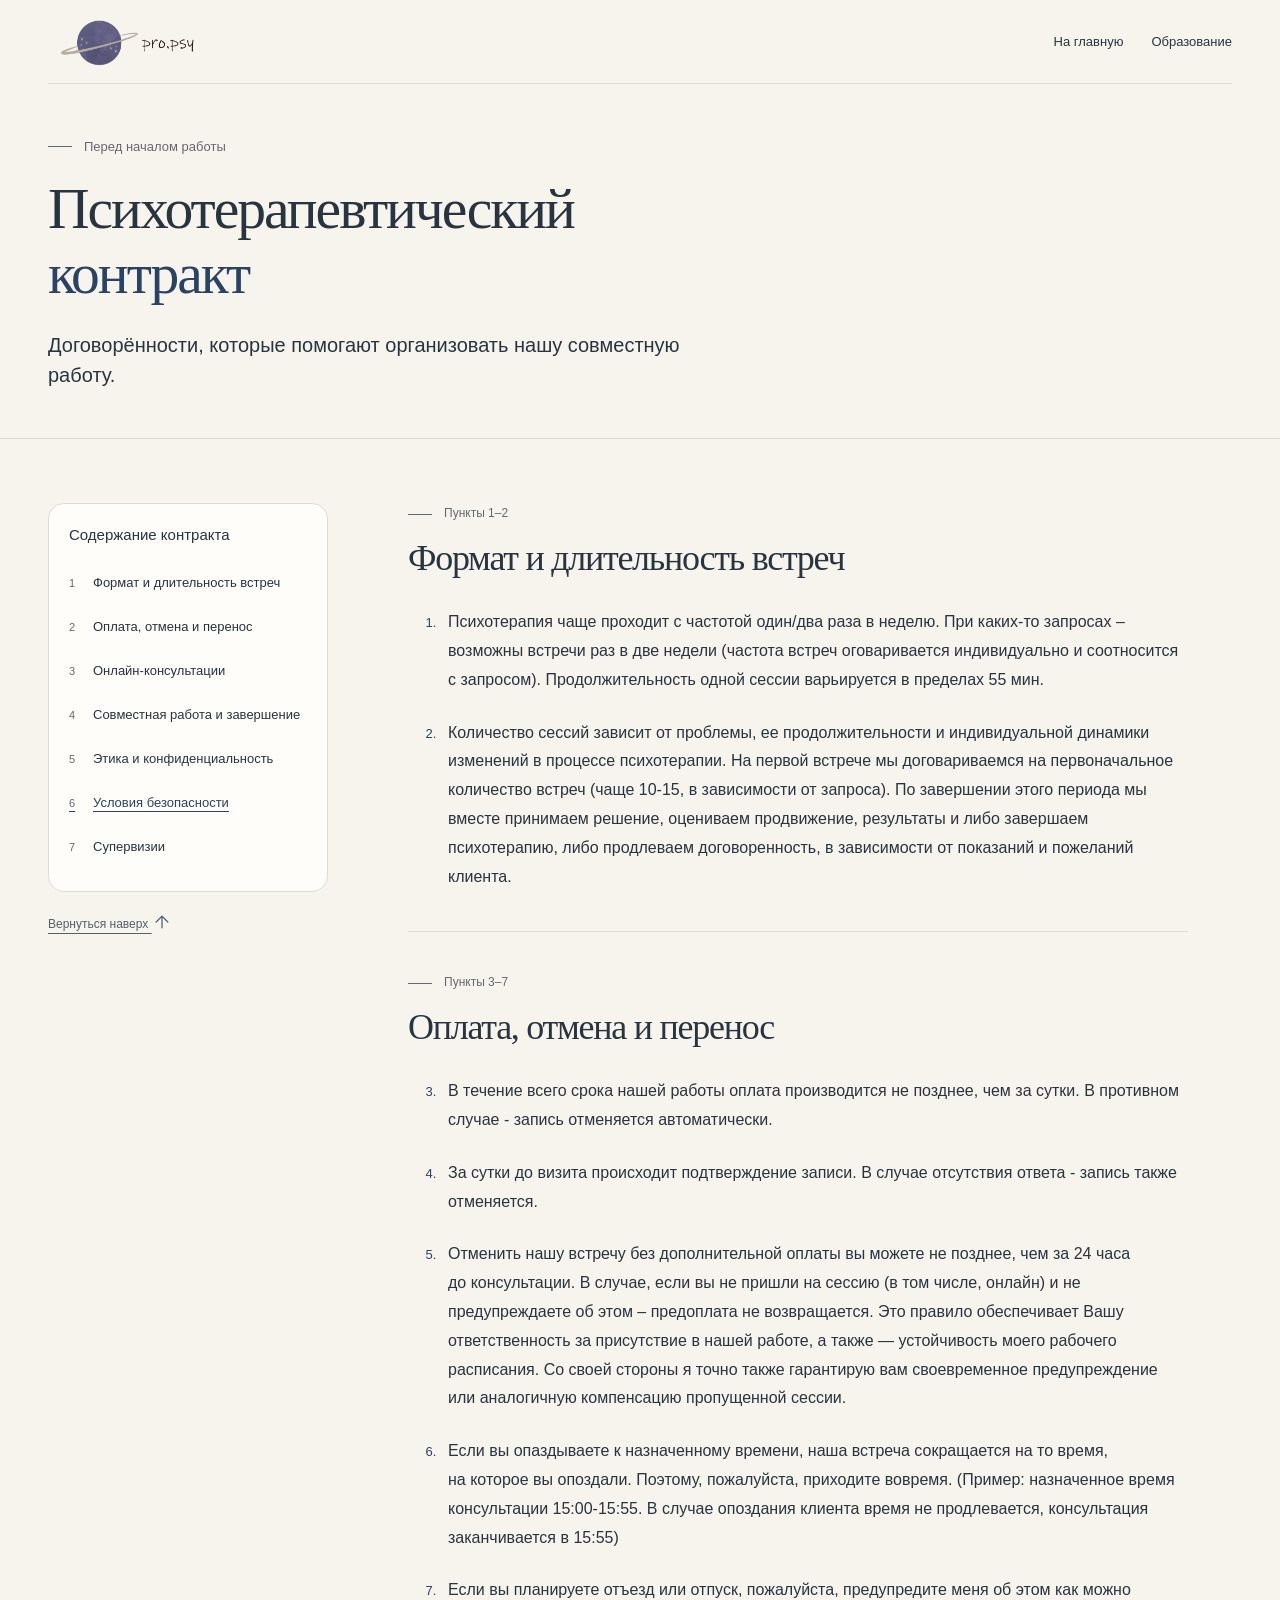
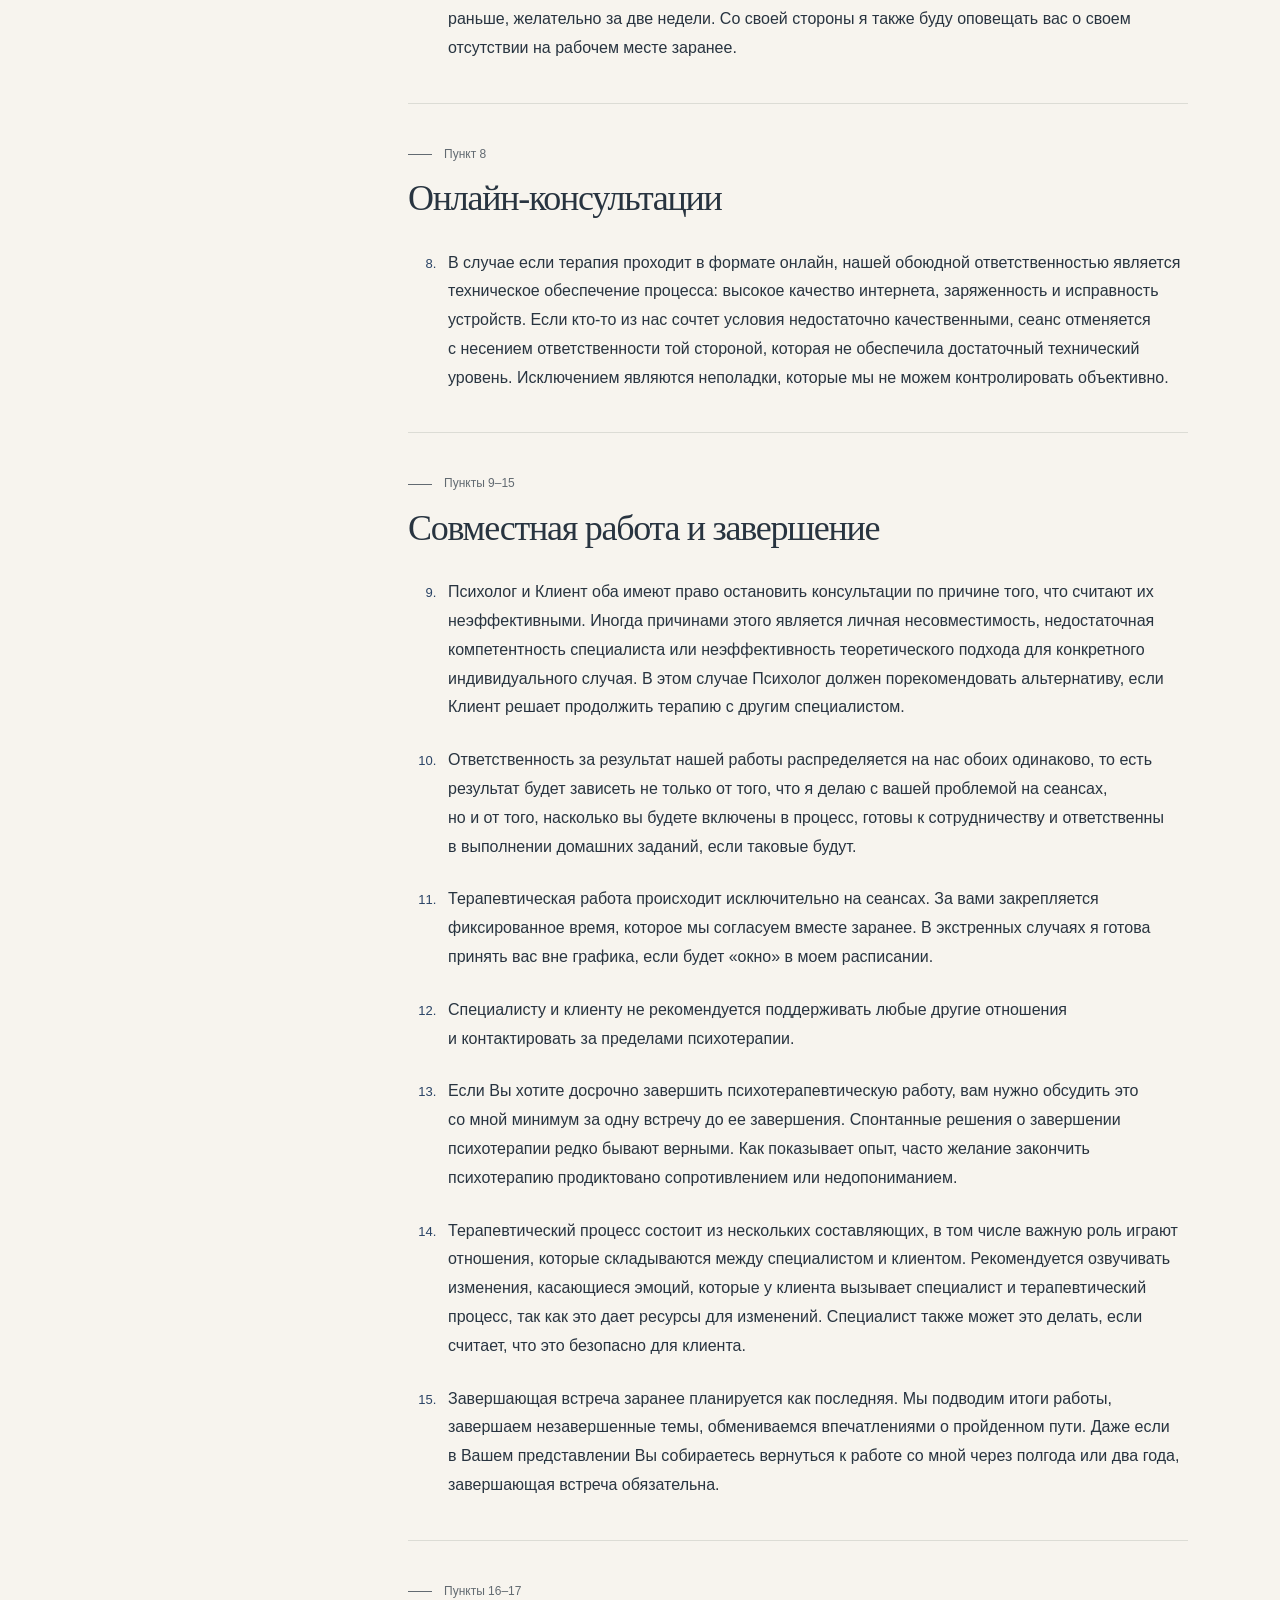
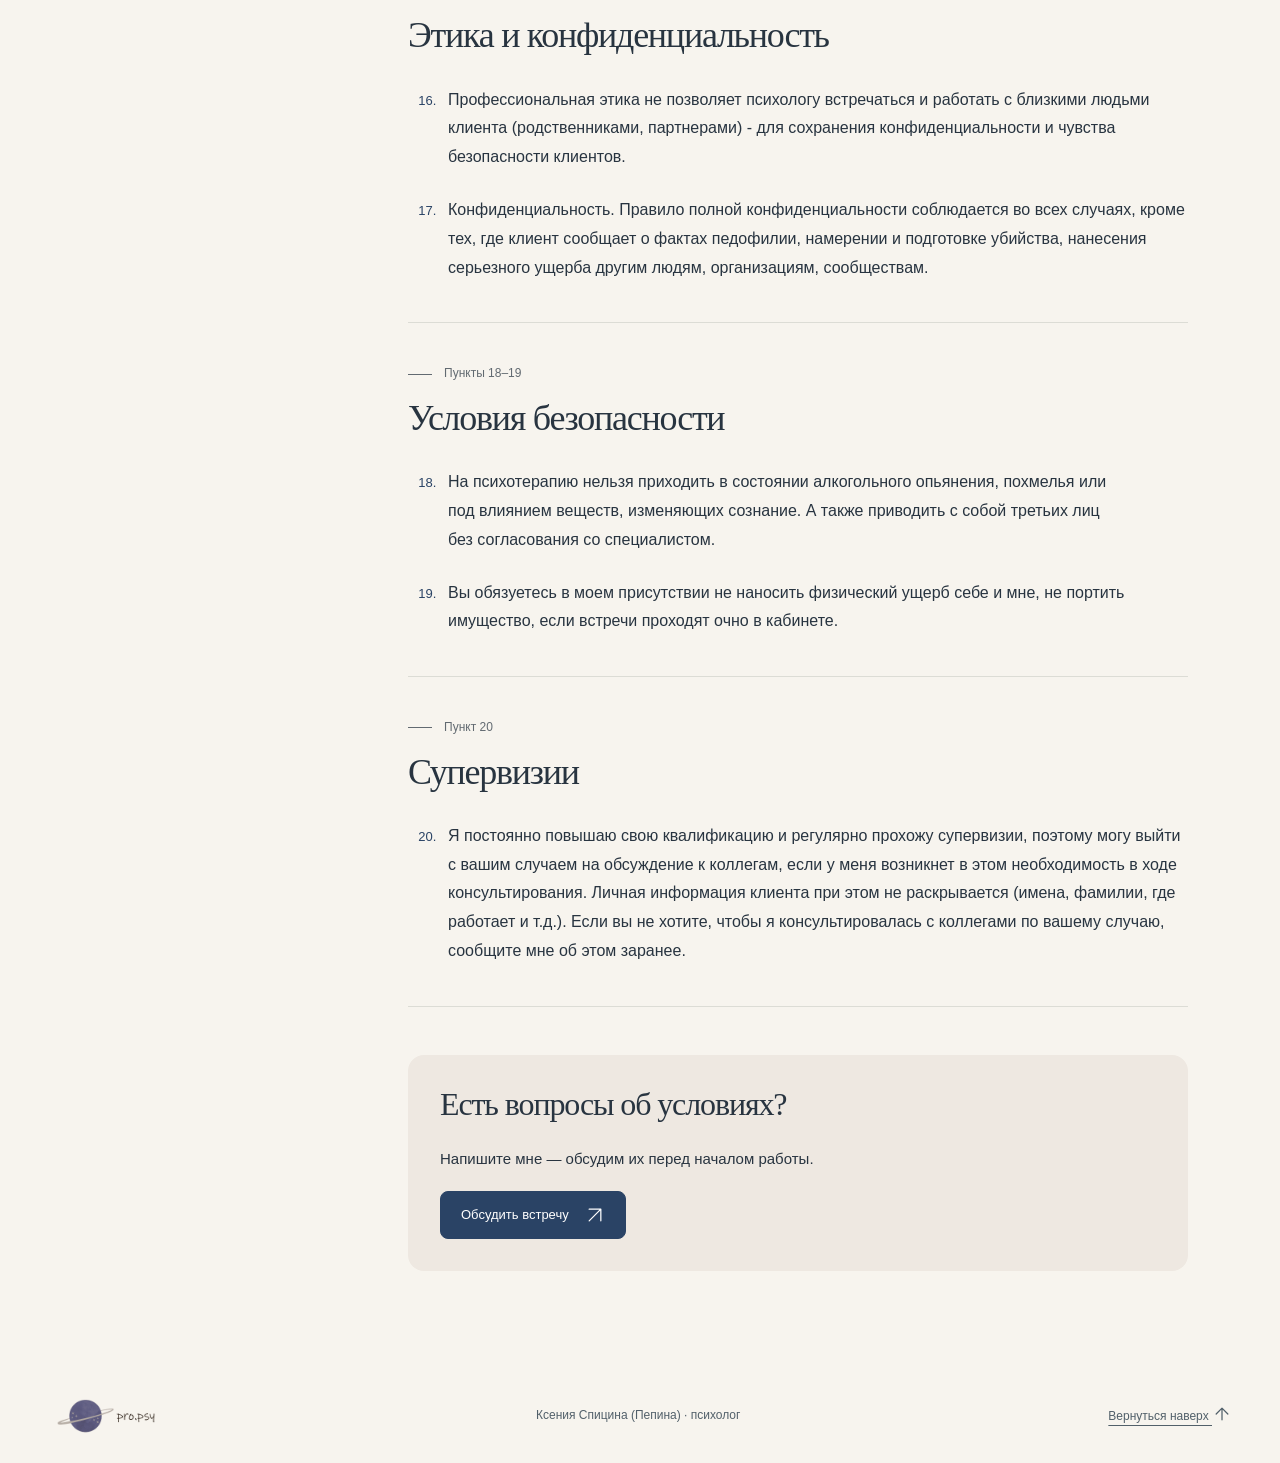
==== commit b1107843: "Refactor code structure for improved readability and maintainability" ====
--- a/pages/contract.html
+++ b/pages/contract.html
@@ -1 +1 @@
-<!doctype html><html lang="ru"><head><meta charset="utf-8"><meta name="viewport" content="width=device-width,initial-scale=1"><title>Психотерапевтический контракт — Ксения Спицина (Пепина)</title><meta name="description" content="Условия психологической работы с Ксенией Спициной (Пепиной): формат встреч, оплата, отмена, конфиденциальность и супервизии."><link rel="stylesheet" href="../assets/css/main.css"><link rel="stylesheet" href="../assets/css/contract.css"><script src="../assets/js/main.js" defer></script><script src="../assets/js/contract.js" defer></script></head><body id="page-top"><a class="skip-link" href="#main">Перейти к&nbsp;содержанию</a><header class="site-header secondary-header"><div class="container header-inner"><a class="identity" href="../index.html" aria-label="Ксения Спицина (Пепина) — на главную"><img src="../assets/images/logo.png" alt="pro.psy — логотип с планетой" width="180" height="60"></a><a class="button home-link" href="../index.html"><svg class="icon" width="20" height="20" viewBox="0 0 24 24" fill="none" stroke="currentColor" stroke-width="1.5" stroke-linecap="round" stroke-linejoin="round" aria-hidden="true" focusable="false"><path d="M19 12H5m7-7-7 7 7 7"/></svg> На главную</a></div></header><main id="main"><section class="section contract-intro"><div class="container"><p class="eyebrow">Перед началом работы</p><h1>Психотерапевтический<br><span>контракт</span></h1><p class="lead">Договорённости, которые помогают организовать нашу совместную работу.</p></div></section><div class="container contract-layout"><aside class="contract-sidebar"><details class="contract-toc" open><summary>Содержание контракта</summary><nav aria-label="Содержание контракта"><ol><li><a href="#format">Формат и&nbsp;длительность встреч</a></li><li><a href="#payment">Оплата, отмена и&nbsp;перенос</a></li><li><a href="#online">Онлайн-консультации</a></li><li><a href="#work">Совместная работа и&nbsp;завершение</a></li><li><a href="#privacy">Этика и&nbsp;конфиденциальность</a></li><li><a href="#safety">Условия безопасности</a></li><li><a href="#supervision">Супервизии</a></li></ol></nav></details><a class="contract-top" href="#page-top">Вернуться наверх <svg class="icon" width="20" height="20" viewBox="0 0 24 24" fill="none" stroke="currentColor" stroke-width="1.5" stroke-linecap="round" stroke-linejoin="round" aria-hidden="true" focusable="false"><path d="M12 19V5m-7 7 7-7 7 7"/></svg></a></aside><article class="contract-text" aria-label="Полный текст контракта"><section class="contract-part" id="format" aria-labelledby="format-title"><p class="eyebrow">Пункты 1–2</p><h2 id="format-title">Формат и&nbsp;длительность встреч</h2><ol start="1"><li id="clause-1"><p>Психотерапия чаще проходит с&nbsp;частотой один/два раза в&nbsp;неделю. При&nbsp;каких-то запросах – возможны встречи раз в&nbsp;две недели (частота встреч оговаривается индивидуально и&nbsp;соотносится с&nbsp;запросом). Продолжительность одной сессии варьируется в&nbsp;пределах 55 мин.</p></li><li id="clause-2"><p>Количество сессий зависит от&nbsp;проблемы, ее продолжительности и&nbsp;индивидуальной динамики изменений в&nbsp;процессе психотерапии. На&nbsp;первой встрече мы договариваемся на&nbsp;первоначальное количество встреч (чаще 10-15, в&nbsp;зависимости от&nbsp;запроса). По&nbsp;завершении этого периода мы вместе принимаем решение, оцениваем продвижение, результаты и&nbsp;либо завершаем психотерапию, либо продлеваем договоренность, в&nbsp;зависимости от&nbsp;показаний и&nbsp;пожеланий клиента.</p></li></ol></section><section class="contract-part" id="payment" aria-labelledby="payment-title"><p class="eyebrow">Пункты 3–7</p><h2 id="payment-title">Оплата, отмена и&nbsp;перенос</h2><ol start="3"><li id="clause-3"><p>В&nbsp;течение всего срока нашей работы оплата производится не позднее, чем за&nbsp;сутки. В&nbsp;противном случае - запись отменяется автоматически.</p></li><li id="clause-4"><p>За&nbsp;сутки до&nbsp;визита происходит подтверждение записи. В&nbsp;случае отсутствия ответа - запись также отменяется.</p></li><li id="clause-5"><p>Отменить нашу встречу без&nbsp;дополнительной оплаты вы можете не позднее, чем за&nbsp;24 часа до&nbsp;консультации. В&nbsp;случае, если вы не пришли на&nbsp;сессию (в&nbsp;том числе, онлайн) и&nbsp;не предупреждаете об&nbsp;этом – предоплата не возвращается. Это правило обеспечивает Вашу ответственность за&nbsp;присутствие в&nbsp;нашей работе, а&nbsp;также — устойчивость моего рабочего расписания. Со&nbsp;своей стороны я точно также гарантирую вам своевременное предупреждение или аналогичную компенсацию пропущенной сессии.</p></li><li id="clause-6"><p>Если вы опаздываете к&nbsp;назначенному времени, наша встреча сокращается на&nbsp;то время, на&nbsp;которое вы опоздали. Поэтому, пожалуйста, приходите вовремя. (Пример: назначенное время консультации 15:00-15:55. В&nbsp;случае опоздания клиента время не продлевается, консультация заканчивается в&nbsp;15:55)</p></li><li id="clause-7"><p>Если вы планируете отъезд или отпуск, пожалуйста, предупредите меня об&nbsp;этом как можно раньше, желательно за&nbsp;две недели. Со&nbsp;своей стороны я также буду оповещать вас о&nbsp;своем отсутствии на&nbsp;рабочем месте заранее.</p></li></ol></section><section class="contract-part" id="online" aria-labelledby="online-title"><p class="eyebrow">Пункт 8</p><h2 id="online-title">Онлайн-консультации</h2><ol start="8"><li id="clause-8"><p>В&nbsp;случае если терапия проходит в&nbsp;формате онлайн, нашей обоюдной ответственностью является техническое обеспечение процесса: высокое качество интернета, заряженность и&nbsp;исправность устройств. Если кто-то из&nbsp;нас сочтет условия недостаточно качественными, сеанс отменяется с&nbsp;несением ответственности той стороной, которая не обеспечила достаточный технический уровень. Исключением являются неполадки, которые мы не можем контролировать объективно.</p></li></ol></section><section class="contract-part" id="work" aria-labelledby="work-title"><p class="eyebrow">Пункты 9–15</p><h2 id="work-title">Совместная работа и&nbsp;завершение</h2><ol start="9"><li id="clause-9"><p>Психолог и&nbsp;Клиент оба имеют право остановить консультации по&nbsp;причине того, что считают их неэффективными. Иногда причинами этого является личная несовместимость, недостаточная компетентность специалиста или неэффективность теоретического подхода для&nbsp;конкретного индивидуального случая. В&nbsp;этом случае Психолог должен порекомендовать альтернативу, если Клиент решает продолжить терапию с&nbsp;другим специалистом.</p></li><li id="clause-10"><p>Ответственность за&nbsp;результат нашей работы распределяется на&nbsp;нас обоих одинаково, то есть результат будет зависеть не только от&nbsp;того, что я делаю с&nbsp;вашей проблемой на&nbsp;сеансах, но&nbsp;и&nbsp;от&nbsp;того, насколько вы будете включены в&nbsp;процесс, готовы к&nbsp;сотрудничеству и&nbsp;ответственны в&nbsp;выполнении домашних заданий, если таковые будут.</p></li><li id="clause-11"><p>Терапевтическая работа происходит исключительно на&nbsp;сеансах. За&nbsp;вами закрепляется фиксированное время, которое мы согласуем вместе заранее. В&nbsp;экстренных случаях я готова принять вас вне графика, если будет «окно» в&nbsp;моем расписании.</p></li><li id="clause-12"><p>Специалисту и&nbsp;клиенту не рекомендуется поддерживать любые другие отношения и&nbsp;контактировать за&nbsp;пределами психотерапии.</p></li><li id="clause-13"><p>Если Вы хотите досрочно завершить психотерапевтическую работу, вам нужно обсудить это со&nbsp;мной минимум за&nbsp;одну встречу до&nbsp;ее завершения. Спонтанные решения о&nbsp;завершении психотерапии редко бывают верными. Как показывает опыт, часто желание закончить психотерапию продиктовано сопротивлением или недопониманием.</p></li><li id="clause-14"><p>Терапевтический процесс состоит из&nbsp;нескольких составляющих, в&nbsp;том числе важную роль играют отношения, которые складываются между специалистом и&nbsp;клиентом. Рекомендуется озвучивать изменения, касающиеся эмоций, которые у&nbsp;клиента вызывает специалист и&nbsp;терапевтический процесс, так как это дает ресурсы для&nbsp;изменений. Специалист также может это делать, если считает, что это безопасно для&nbsp;клиента.</p></li><li id="clause-15"><p>Завершающая встреча заранее планируется как последняя. Мы подводим итоги работы, завершаем незавершенные темы, обмениваемся впечатлениями о&nbsp;пройденном пути. Даже если в&nbsp;Вашем представлении Вы собираетесь вернуться к&nbsp;работе со&nbsp;мной через полгода или два года, завершающая встреча обязательна.</p></li></ol></section><section class="contract-part" id="privacy" aria-labelledby="privacy-title"><p class="eyebrow">Пункты 16–17</p><h2 id="privacy-title">Этика и&nbsp;конфиденциальность</h2><ol start="16"><li id="clause-16"><p>Профессиональная этика не позволяет психологу встречаться и&nbsp;работать с&nbsp;близкими людьми клиента (родственниками, партнерами) - для&nbsp;сохранения конфиденциальности и&nbsp;чувства безопасности клиентов.</p></li><li id="clause-17"><p>Конфиденциальность. Правило полной конфиденциальности соблюдается во&nbsp;всех случаях, кроме тех, где клиент сообщает о&nbsp;фактах педофилии, намерении и&nbsp;подготовке убийства, нанесения серьезного ущерба другим людям, организациям, сообществам.</p></li></ol></section><section class="contract-part" id="safety" aria-labelledby="safety-title"><p class="eyebrow">Пункты 18–19</p><h2 id="safety-title">Условия безопасности</h2><ol start="18"><li id="clause-18"><p>На&nbsp;психотерапию нельзя приходить в&nbsp;состоянии алкогольного опьянения, похмелья или под&nbsp;влиянием веществ, изменяющих сознание. А&nbsp;также приводить с&nbsp;собой третьих лиц без&nbsp;согласования со&nbsp;специалистом.</p></li><li id="clause-19"><p>Вы обязуетесь в&nbsp;моем присутствии не наносить физический ущерб себе и&nbsp;мне, не портить имущество, если встречи проходят очно в&nbsp;кабинете.</p></li></ol></section><section class="contract-part" id="supervision" aria-labelledby="supervision-title"><p class="eyebrow">Пункт 20</p><h2 id="supervision-title">Супервизии</h2><ol start="20"><li id="clause-20"><p>Я постоянно повышаю свою квалификацию и&nbsp;регулярно прохожу супервизии, поэтому могу выйти с&nbsp;вашим случаем на&nbsp;обсуждение к&nbsp;коллегам, если у&nbsp;меня возникнет в&nbsp;этом необходимость в&nbsp;ходе консультирования. Личная информация клиента при&nbsp;этом не раскрывается (имена, фамилии, где работает и&nbsp;т.д.). Если вы не хотите, чтобы я консультировалась с&nbsp;коллегами по&nbsp;вашему случаю, сообщите мне об&nbsp;этом заранее.</p></li></ol></section><div class="contract-end"><h2>Есть вопросы об&nbsp;условиях?</h2><p>Напишите мне — обсудим их перед началом работы.</p><a class="button button-primary" href="../index.html#contact">Обсудить встречу<svg class="icon" width="20" height="20" viewBox="0 0 24 24" fill="none" stroke="currentColor" stroke-width="1.5" stroke-linecap="round" stroke-linejoin="round" aria-hidden="true" focusable="false"><path d="M5 19 19 5M5 5h14v14"/></svg></a></div></article></div></main><footer class="site-footer"><div class="container footer-inner"><img class="footer-logo" src="../assets/images/logo.png" alt="pro.psy" width="144" height="48"><p>Ксения Спицина (Пепина) · психолог</p><a href="#page-top">Вернуться наверх <svg class="icon" width="20" height="20" viewBox="0 0 24 24" fill="none" stroke="currentColor" stroke-width="1.5" stroke-linecap="round" stroke-linejoin="round" aria-hidden="true" focusable="false"><path d="M12 19V5m-7 7 7-7 7 7"/></svg></a></div></footer></body></html>+<!doctype html><html lang="ru"><head><meta charset="utf-8"><meta name="viewport" content="width=device-width,initial-scale=1"><title>Психотерапевтический контракт — Ксения Спицина (Пепина)</title><meta name="description" content="Условия психологической работы с Ксенией Спициной (Пепиной): формат встреч, оплата, отмена, конфиденциальность и супервизии."><link rel="stylesheet" href="../assets/css/main.css"><link rel="stylesheet" href="../assets/css/contract.css"><script src="../assets/js/main.js" defer></script><script src="../assets/js/contract.js" defer></script></head><body id="page-top"><a class="skip-link" href="#main">Перейти к&nbsp;содержанию</a><header class="site-header secondary-header"><div class="container header-inner"><a class="identity" href="../index.html" aria-label="Ксения Спицина (Пепина) — на главную"><img src="../assets/images/logo.png" alt="pro.psy — логотип с планетой" width="180" height="60"></a><nav class="secondary-nav is-open" aria-label="Основная навигация"><a href="../index.html">На главную</a><a class="page-nav-link" href="documents.html">Образование</a></nav></div></header><main id="main"><section class="section contract-intro"><div class="container"><p class="eyebrow">Перед началом работы</p><h1>Психотерапевтический<br><span>контракт</span></h1><p class="lead">Договорённости, которые помогают организовать нашу совместную работу.</p></div></section><div class="container contract-layout"><aside class="contract-sidebar"><details class="contract-toc" open><summary>Содержание контракта</summary><nav aria-label="Содержание контракта"><ol><li><a href="#format">Формат и&nbsp;длительность встреч</a></li><li><a href="#payment">Оплата, отмена и&nbsp;перенос</a></li><li><a href="#online">Онлайн-консультации</a></li><li><a href="#work">Совместная работа и&nbsp;завершение</a></li><li><a href="#privacy">Этика и&nbsp;конфиденциальность</a></li><li><a href="#safety">Условия безопасности</a></li><li><a href="#supervision">Супервизии</a></li></ol></nav></details><a class="contract-top" href="#page-top">Вернуться наверх <svg class="icon" width="20" height="20" viewBox="0 0 24 24" fill="none" stroke="currentColor" stroke-width="1.5" stroke-linecap="round" stroke-linejoin="round" aria-hidden="true" focusable="false"><path d="M12 19V5m-7 7 7-7 7 7"/></svg></a></aside><article class="contract-text" aria-label="Полный текст контракта"><section class="contract-part" id="format" aria-labelledby="format-title"><p class="eyebrow">Пункты 1–2</p><h2 id="format-title">Формат и&nbsp;длительность встреч</h2><ol start="1"><li id="clause-1"><p>Психотерапия чаще проходит с&nbsp;частотой один/два раза в&nbsp;неделю. При&nbsp;каких-то запросах – возможны встречи раз в&nbsp;две недели (частота встреч оговаривается индивидуально и&nbsp;соотносится с&nbsp;запросом). Продолжительность одной сессии варьируется в&nbsp;пределах 55 мин.</p></li><li id="clause-2"><p>Количество сессий зависит от&nbsp;проблемы, ее продолжительности и&nbsp;индивидуальной динамики изменений в&nbsp;процессе психотерапии. На&nbsp;первой встрече мы договариваемся на&nbsp;первоначальное количество встреч (чаще 10-15, в&nbsp;зависимости от&nbsp;запроса). По&nbsp;завершении этого периода мы вместе принимаем решение, оцениваем продвижение, результаты и&nbsp;либо завершаем психотерапию, либо продлеваем договоренность, в&nbsp;зависимости от&nbsp;показаний и&nbsp;пожеланий клиента.</p></li></ol></section><section class="contract-part" id="payment" aria-labelledby="payment-title"><p class="eyebrow">Пункты 3–7</p><h2 id="payment-title">Оплата, отмена и&nbsp;перенос</h2><ol start="3"><li id="clause-3"><p>В&nbsp;течение всего срока нашей работы оплата производится не позднее, чем за&nbsp;сутки. В&nbsp;противном случае - запись отменяется автоматически.</p></li><li id="clause-4"><p>За&nbsp;сутки до&nbsp;визита происходит подтверждение записи. В&nbsp;случае отсутствия ответа - запись также отменяется.</p></li><li id="clause-5"><p>Отменить нашу встречу без&nbsp;дополнительной оплаты вы можете не позднее, чем за&nbsp;24 часа до&nbsp;консультации. В&nbsp;случае, если вы не пришли на&nbsp;сессию (в&nbsp;том числе, онлайн) и&nbsp;не предупреждаете об&nbsp;этом – предоплата не возвращается. Это правило обеспечивает Вашу ответственность за&nbsp;присутствие в&nbsp;нашей работе, а&nbsp;также — устойчивость моего рабочего расписания. Со&nbsp;своей стороны я точно также гарантирую вам своевременное предупреждение или аналогичную компенсацию пропущенной сессии.</p></li><li id="clause-6"><p>Если вы опаздываете к&nbsp;назначенному времени, наша встреча сокращается на&nbsp;то время, на&nbsp;которое вы опоздали. Поэтому, пожалуйста, приходите вовремя. (Пример: назначенное время консультации 15:00-15:55. В&nbsp;случае опоздания клиента время не продлевается, консультация заканчивается в&nbsp;15:55)</p></li><li id="clause-7"><p>Если вы планируете отъезд или отпуск, пожалуйста, предупредите меня об&nbsp;этом как можно раньше, желательно за&nbsp;две недели. Со&nbsp;своей стороны я также буду оповещать вас о&nbsp;своем отсутствии на&nbsp;рабочем месте заранее.</p></li></ol></section><section class="contract-part" id="online" aria-labelledby="online-title"><p class="eyebrow">Пункт 8</p><h2 id="online-title">Онлайн-консультации</h2><ol start="8"><li id="clause-8"><p>В&nbsp;случае если терапия проходит в&nbsp;формате онлайн, нашей обоюдной ответственностью является техническое обеспечение процесса: высокое качество интернета, заряженность и&nbsp;исправность устройств. Если кто-то из&nbsp;нас сочтет условия недостаточно качественными, сеанс отменяется с&nbsp;несением ответственности той стороной, которая не обеспечила достаточный технический уровень. Исключением являются неполадки, которые мы не можем контролировать объективно.</p></li></ol></section><section class="contract-part" id="work" aria-labelledby="work-title"><p class="eyebrow">Пункты 9–15</p><h2 id="work-title">Совместная работа и&nbsp;завершение</h2><ol start="9"><li id="clause-9"><p>Психолог и&nbsp;Клиент оба имеют право остановить консультации по&nbsp;причине того, что считают их неэффективными. Иногда причинами этого является личная несовместимость, недостаточная компетентность специалиста или неэффективность теоретического подхода для&nbsp;конкретного индивидуального случая. В&nbsp;этом случае Психолог должен порекомендовать альтернативу, если Клиент решает продолжить терапию с&nbsp;другим специалистом.</p></li><li id="clause-10"><p>Ответственность за&nbsp;результат нашей работы распределяется на&nbsp;нас обоих одинаково, то есть результат будет зависеть не только от&nbsp;того, что я делаю с&nbsp;вашей проблемой на&nbsp;сеансах, но&nbsp;и&nbsp;от&nbsp;того, насколько вы будете включены в&nbsp;процесс, готовы к&nbsp;сотрудничеству и&nbsp;ответственны в&nbsp;выполнении домашних заданий, если таковые будут.</p></li><li id="clause-11"><p>Терапевтическая работа происходит исключительно на&nbsp;сеансах. За&nbsp;вами закрепляется фиксированное время, которое мы согласуем вместе заранее. В&nbsp;экстренных случаях я готова принять вас вне графика, если будет «окно» в&nbsp;моем расписании.</p></li><li id="clause-12"><p>Специалисту и&nbsp;клиенту не рекомендуется поддерживать любые другие отношения и&nbsp;контактировать за&nbsp;пределами психотерапии.</p></li><li id="clause-13"><p>Если Вы хотите досрочно завершить психотерапевтическую работу, вам нужно обсудить это со&nbsp;мной минимум за&nbsp;одну встречу до&nbsp;ее завершения. Спонтанные решения о&nbsp;завершении психотерапии редко бывают верными. Как показывает опыт, часто желание закончить психотерапию продиктовано сопротивлением или недопониманием.</p></li><li id="clause-14"><p>Терапевтический процесс состоит из&nbsp;нескольких составляющих, в&nbsp;том числе важную роль играют отношения, которые складываются между специалистом и&nbsp;клиентом. Рекомендуется озвучивать изменения, касающиеся эмоций, которые у&nbsp;клиента вызывает специалист и&nbsp;терапевтический процесс, так как это дает ресурсы для&nbsp;изменений. Специалист также может это делать, если считает, что это безопасно для&nbsp;клиента.</p></li><li id="clause-15"><p>Завершающая встреча заранее планируется как последняя. Мы подводим итоги работы, завершаем незавершенные темы, обмениваемся впечатлениями о&nbsp;пройденном пути. Даже если в&nbsp;Вашем представлении Вы собираетесь вернуться к&nbsp;работе со&nbsp;мной через полгода или два года, завершающая встреча обязательна.</p></li></ol></section><section class="contract-part" id="privacy" aria-labelledby="privacy-title"><p class="eyebrow">Пункты 16–17</p><h2 id="privacy-title">Этика и&nbsp;конфиденциальность</h2><ol start="16"><li id="clause-16"><p>Профессиональная этика не позволяет психологу встречаться и&nbsp;работать с&nbsp;близкими людьми клиента (родственниками, партнерами) - для&nbsp;сохранения конфиденциальности и&nbsp;чувства безопасности клиентов.</p></li><li id="clause-17"><p>Конфиденциальность. Правило полной конфиденциальности соблюдается во&nbsp;всех случаях, кроме тех, где клиент сообщает о&nbsp;фактах педофилии, намерении и&nbsp;подготовке убийства, нанесения серьезного ущерба другим людям, организациям, сообществам.</p></li></ol></section><section class="contract-part" id="safety" aria-labelledby="safety-title"><p class="eyebrow">Пункты 18–19</p><h2 id="safety-title">Условия безопасности</h2><ol start="18"><li id="clause-18"><p>На&nbsp;психотерапию нельзя приходить в&nbsp;состоянии алкогольного опьянения, похмелья или под&nbsp;влиянием веществ, изменяющих сознание. А&nbsp;также приводить с&nbsp;собой третьих лиц без&nbsp;согласования со&nbsp;специалистом.</p></li><li id="clause-19"><p>Вы обязуетесь в&nbsp;моем присутствии не наносить физический ущерб себе и&nbsp;мне, не портить имущество, если встречи проходят очно в&nbsp;кабинете.</p></li></ol></section><section class="contract-part" id="supervision" aria-labelledby="supervision-title"><p class="eyebrow">Пункт 20</p><h2 id="supervision-title">Супервизии</h2><ol start="20"><li id="clause-20"><p>Я постоянно повышаю свою квалификацию и&nbsp;регулярно прохожу супервизии, поэтому могу выйти с&nbsp;вашим случаем на&nbsp;обсуждение к&nbsp;коллегам, если у&nbsp;меня возникнет в&nbsp;этом необходимость в&nbsp;ходе консультирования. Личная информация клиента при&nbsp;этом не раскрывается (имена, фамилии, где работает и&nbsp;т.д.). Если вы не хотите, чтобы я консультировалась с&nbsp;коллегами по&nbsp;вашему случаю, сообщите мне об&nbsp;этом заранее.</p></li></ol></section><div class="contract-end"><h2>Есть вопросы об&nbsp;условиях?</h2><p>Напишите мне — обсудим их перед началом работы.</p><a class="button button-primary" href="../index.html#contact">Обсудить встречу<svg class="icon" width="20" height="20" viewBox="0 0 24 24" fill="none" stroke="currentColor" stroke-width="1.5" stroke-linecap="round" stroke-linejoin="round" aria-hidden="true" focusable="false"><path d="M5 19 19 5M5 5h14v14"/></svg></a></div></article></div></main><footer class="site-footer"><div class="container footer-inner"><img class="footer-logo" src="../assets/images/logo.png" alt="pro.psy" width="144" height="48"><p>Ксения Спицина (Пепина) · психолог</p><a href="#page-top">Вернуться наверх <svg class="icon" width="20" height="20" viewBox="0 0 24 24" fill="none" stroke="currentColor" stroke-width="1.5" stroke-linecap="round" stroke-linejoin="round" aria-hidden="true" focusable="false"><path d="M12 19V5m-7 7 7-7 7 7"/></svg></a></div></footer></body></html>
--- a/assets/css/main.css
+++ b/assets/css/main.css
@@ -44,3 +44,11 @@
 .button > .icon{width:20px;height:20px}
 .viewer-close .icon{vertical-align:middle}
 .viewer-help .icon{width:14px;height:14px;vertical-align:-3px}
+
+.secondary-header .header-inner{flex-wrap:wrap}.secondary-nav{display:flex;flex-direction:row;width:auto;gap:24px}.secondary-nav a,.secondary-nav a:last-child{padding:12px 0;border:0;border-radius:0;min-height:44px}.secondary-nav a[aria-current=page]{text-decoration:underline;text-underline-offset:6px}
+@media(max-width:699px){.secondary-header .header-inner{gap:8px 24px}.secondary-nav{gap:24px}.secondary-nav a{font-size:13px}}
+
+/* Separate the education page from the landing-page section links. */
+#navigation a[href="#contact"]{border:1px solid #bbc2c9;border-radius:8px;padding:8px 20px}
+#navigation .page-nav-link,.secondary-nav .page-nav-link{border:0;border-left:1px solid var(--line);border-radius:0;margin-left:4px;padding:12px 0 12px 24px}
+@media(max-width:699px){#navigation a[href="#contact"]{border:0;border-top:1px solid var(--line);border-radius:0;padding:12px 0}#navigation .page-nav-link{margin:8px 0 0;border-left:0;border-top:1px solid var(--line);padding:16px 0 12px}.secondary-nav .page-nav-link{margin-left:0;padding-left:24px}}
